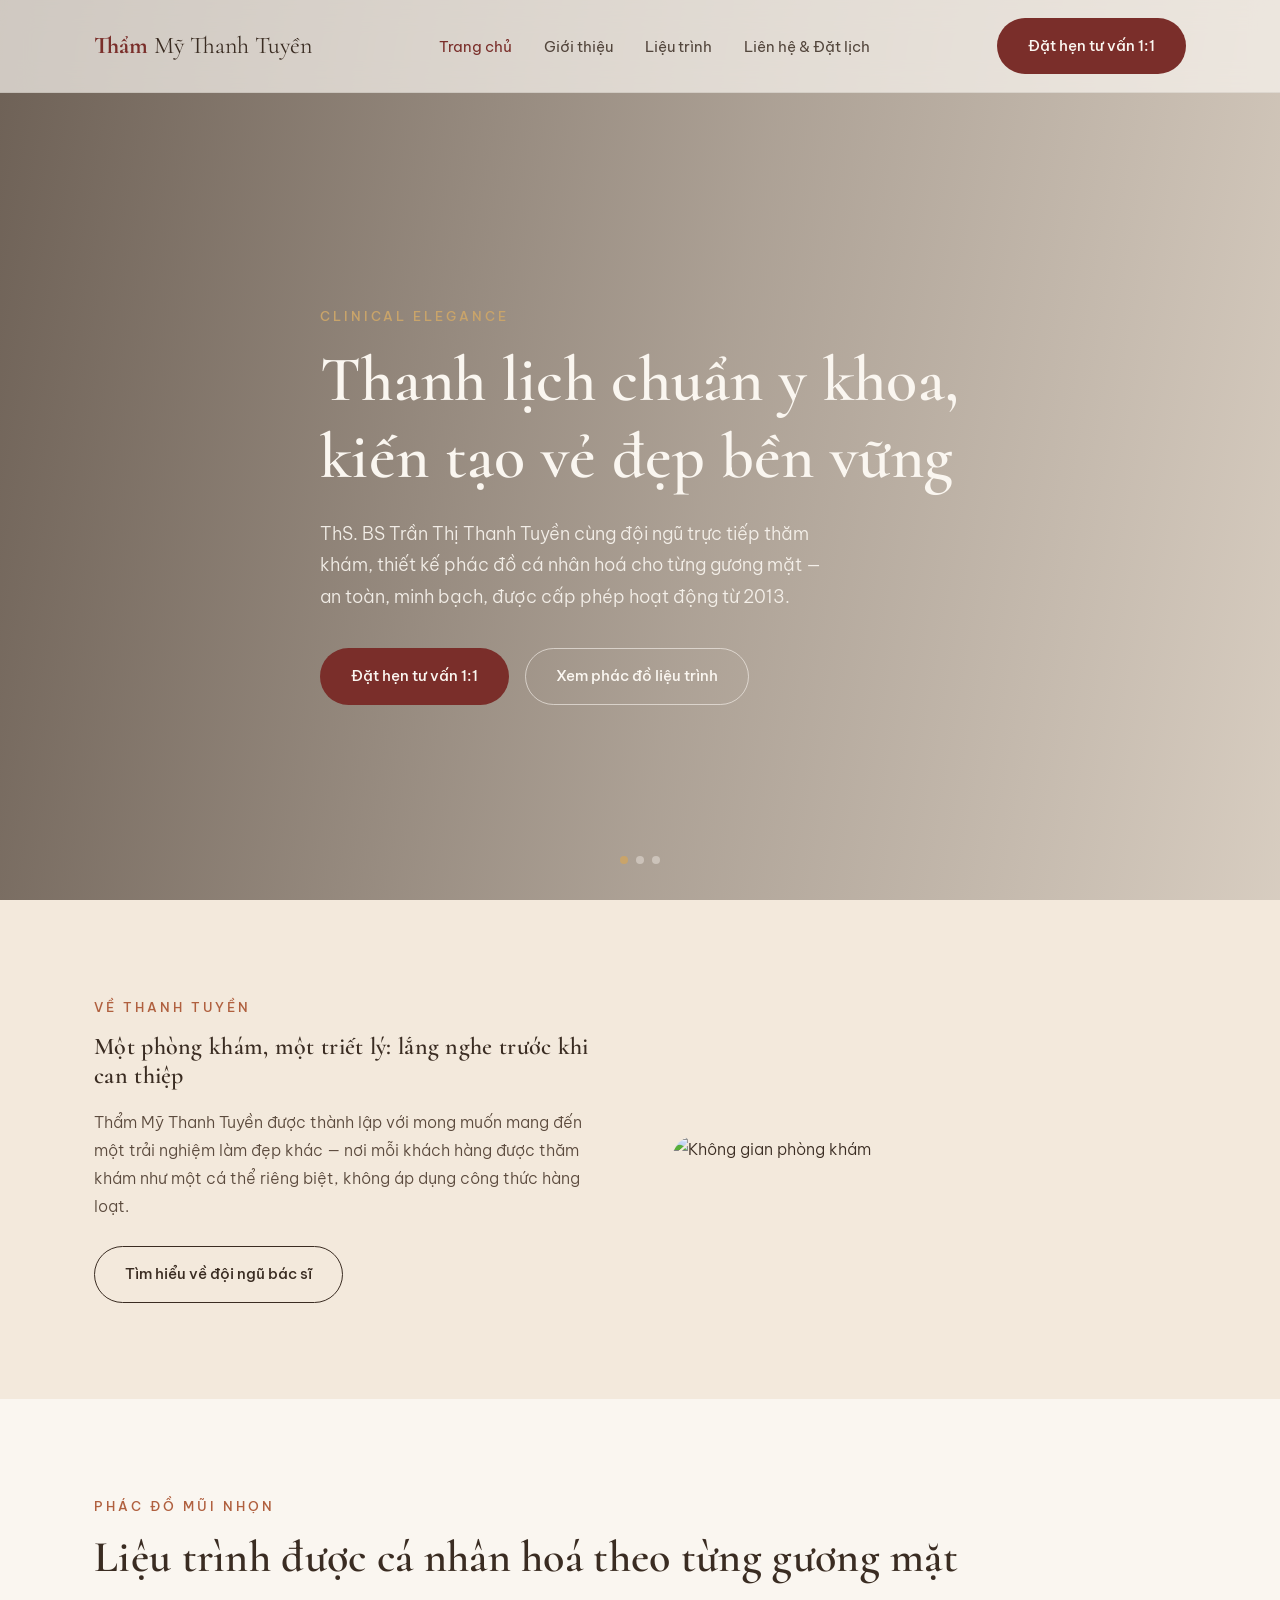
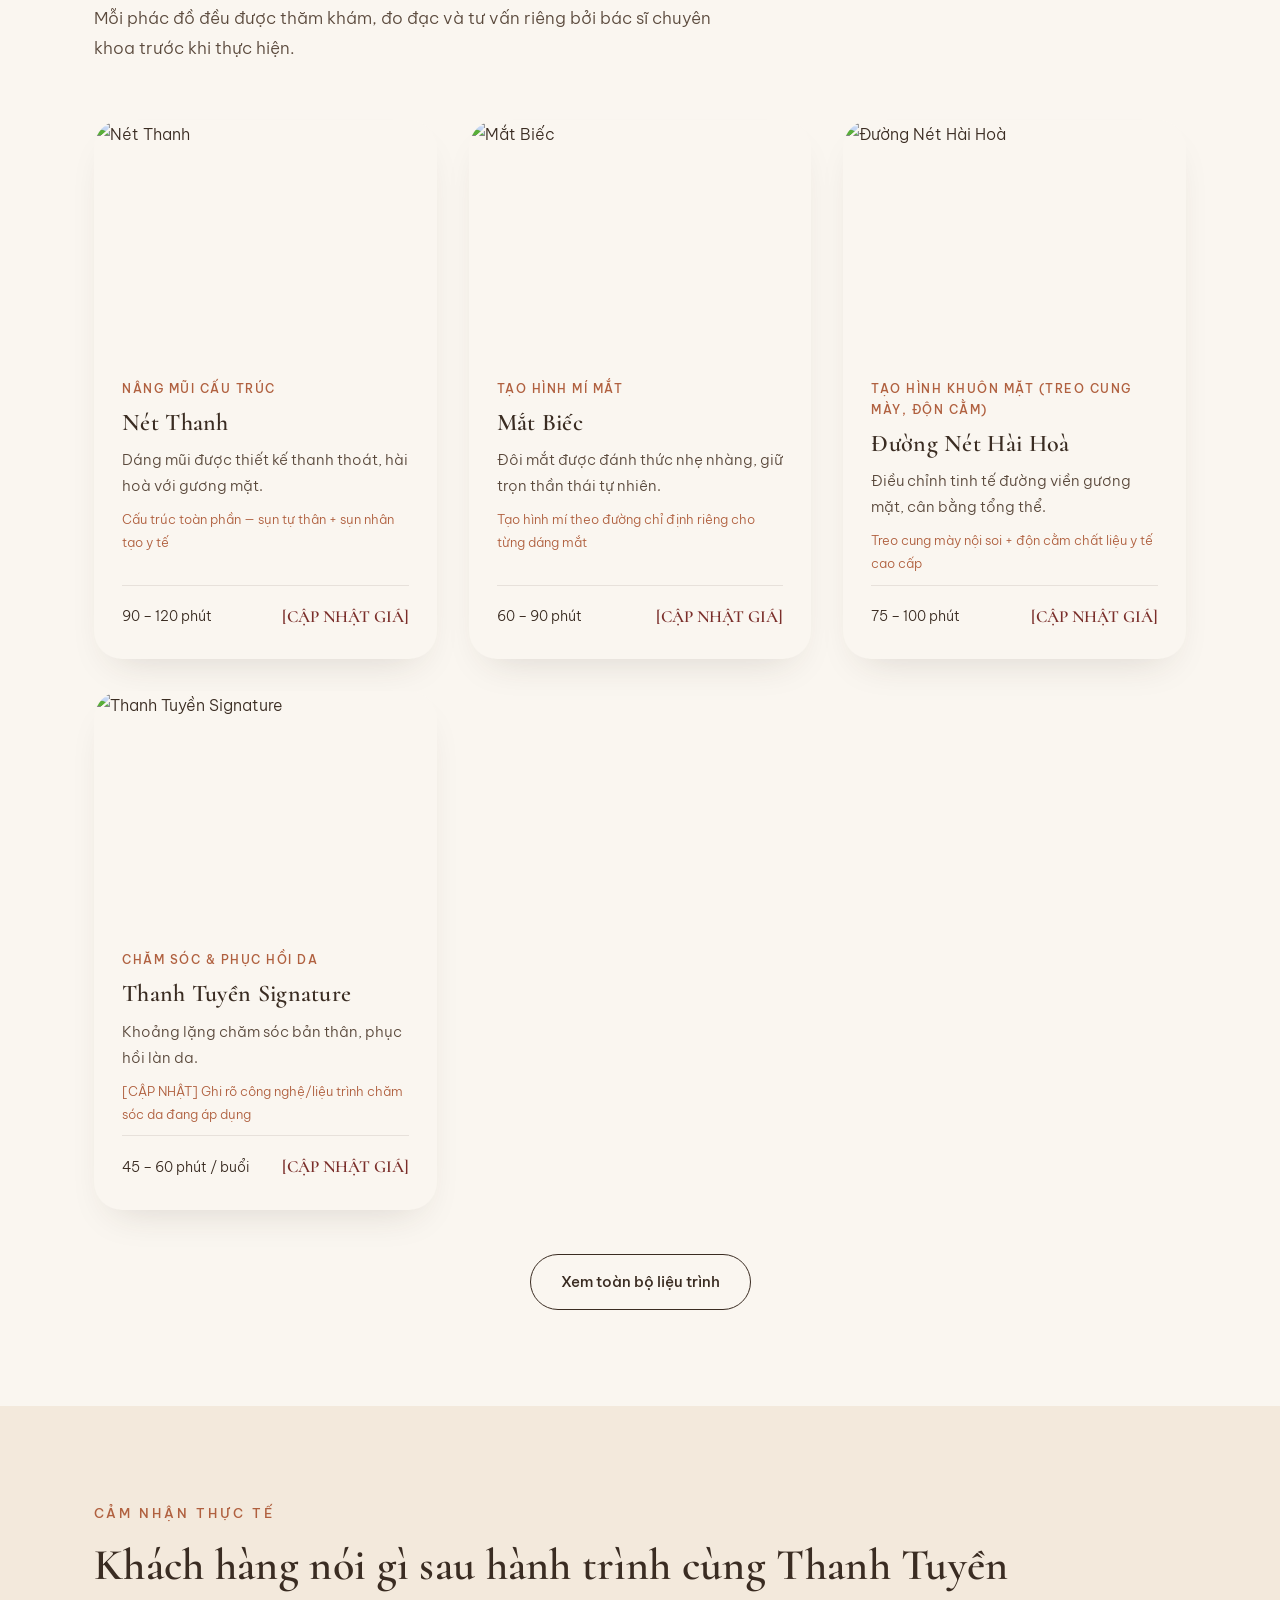
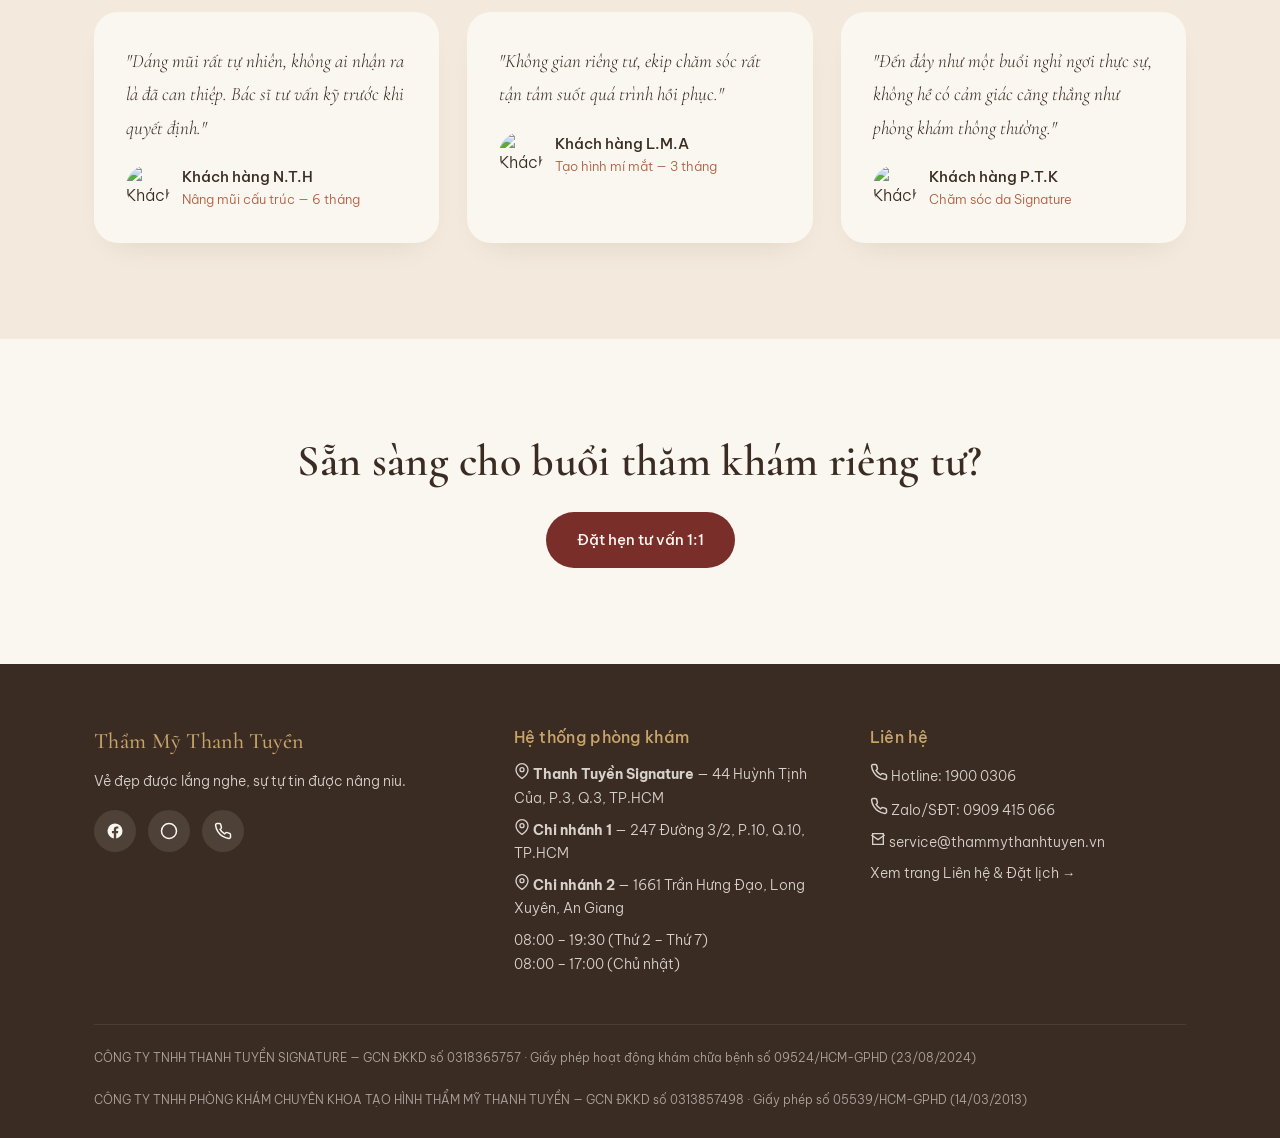
==== index.html @ 78cd7ff1 "Add files via upload" ====
<!DOCTYPE html>
<html lang="vi">
<head>
<meta charset="UTF-8">
<meta name="viewport" content="width=device-width, initial-scale=1.0">
<title>Thẩm Mỹ Thanh Tuyền — Thanh lịch chuẩn y khoa</title>
<link rel="preconnect" href="https://fonts.googleapis.com">
<link rel="preconnect" href="https://fonts.gstatic.com" crossorigin>
<link href="https://fonts.googleapis.com/css2?family=Cormorant:wght@400;500;600;700&family=Be+Vietnam+Pro:wght@300;400;500;600&display=swap" rel="stylesheet">
<link rel="stylesheet" href="assets/style.css">
</head>
<body>

<header>
  <div class="nav-wrap">
    <div class="logo" id="logoText"></div>
    <nav><ul id="navLinks"></ul></nav>
    <a href="#" id="navCta" class="btn btn-primary nav-cta">Đặt hẹn tư vấn 1:1</a>
  </div>
</header>

<!-- HERO — slideshow ảnh chuyển mượt -->
<section class="hero">
  <div class="hero-slider" id="heroSlider"></div>
  <div class="hero-dots" id="heroDots"></div>
  <div class="container">
    <div class="hero-content reveal">
      <span class="section-label">Clinical Elegance</span>
      <h1 id="heroTitle"></h1>
      <p id="heroSub"></p>
      <div class="hero-btns">
        <a href="contact/index.html#booking" class="btn btn-primary">Đặt hẹn tư vấn 1:1</a>
        <a href="treatments/index.html" class="btn btn-ghost-light">Xem phác đồ liệu trình</a>
      </div>
    </div>
  </div>
</section>

<!-- TEASER: CÂU CHUYỆN THƯƠNG HIỆU -->
<section class="section">
  <div class="container">
    <div class="split-row reverse">
      <div class="split-img reveal">
        <img src="" id="storyImg" alt="Không gian phòng khám">
      </div>
      <div class="split-text reveal">
        <span class="section-label">Về Thanh Tuyền</span>
        <h2 id="storyHeading"></h2>
        <p id="storyPara1"></p>
        <a href="about-us/index.html" class="btn btn-outline" style="margin-top:12px;">Tìm hiểu về đội ngũ bác sĩ</a>
      </div>
    </div>
  </div>
</section>

<!-- TREATMENTS TEASER -->
<section class="section alt" id="treatments">
  <div class="container">
    <span class="section-label reveal">Phác đồ mũi nhọn</span>
    <h2 class="section-title reveal">Liệu trình được cá nhân hoá theo từng gương mặt</h2>
    <p class="section-sub reveal">Mỗi phác đồ đều được thăm khám, đo đạc và tư vấn riêng bởi bác sĩ chuyên khoa trước khi thực hiện.</p>
    <div class="treatment-grid" id="treatmentGrid"></div>
    <div class="reveal" style="text-align:center; margin-top:44px;">
      <a href="treatments/index.html" class="btn btn-outline">Xem toàn bộ liệu trình</a>
    </div>
  </div>
</section>

<!-- TESTIMONIALS -->
<section class="section" id="testimonials">
  <div class="container">
    <span class="section-label reveal">Cảm nhận thực tế</span>
    <h2 class="section-title reveal">Khách hàng nói gì sau hành trình cùng Thanh Tuyền</h2>
    <div class="testi-grid" id="testiGrid"></div>
  </div>
</section>

<!-- CTA BANNER -->
<section class="section alt">
  <div class="container reveal" style="text-align:center;">
    <h2 class="section-title" style="margin-bottom:24px;">Sẵn sàng cho buổi thăm khám riêng tư?</h2>
    <a href="contact/index.html#booking" class="btn btn-primary">Đặt hẹn tư vấn 1:1</a>
  </div>
</section>

<footer>
  <div class="container">
    <div class="footer-grid">
      <div>
        <h4 id="footerClinicName" style="font-family:var(--font-head); font-size:22px;"></h4>
        <p id="footerTagline"></p>
        <div class="social-row" id="socialRow"></div>
      </div>
      <div><h4>Hệ thống phòng khám</h4><ul id="footerAddresses"></ul></div>
      <div><h4>Liên hệ</h4><ul id="footerContact"></ul></div>
    </div>
    <div class="legal-line" id="legalLine"></div>
  </div>
</footer>

<script src="assets/clinic-data.js"></script>
<script src="assets/site.js"></script>
<script>
  renderHeader('home', '');
  initHeroSlider();
  document.getElementById('heroTitle').textContent = CLINIC_DATA.hero.title;
  document.getElementById('heroSub').textContent = CLINIC_DATA.hero.subtitle;

  document.getElementById('storyImg').src = CLINIC_DATA.images.clinicSpace;
  document.getElementById('storyHeading').textContent = CLINIC_DATA.story.heading;
  document.getElementById('storyPara1').textContent = CLINIC_DATA.story.paragraphs[0];

  renderTreatments('treatmentGrid', { limit: 4, basePath: '' });
  renderTestimonials('testiGrid');
  renderFooter('');
  initReveal();
</script>
</body>
</html>
---- assets/style.css ----
:root{
  --bg-sand:#F3E9DC;
  --bg-ivory:#FAF6F0;
  --text-main:#3A2C22;
  --accent-wine:#7A2E2A;
  --accent-terra:#B0603F;
  --accent-brass:#C9A46A;
  --font-head:'Cormorant', serif;
  --font-body:'Be Vietnam Pro', sans-serif;
}
*{box-sizing:border-box; margin:0; padding:0;}
html{scroll-behavior:smooth;}
body{font-family:var(--font-body); background:var(--bg-sand); color:var(--text-main); line-height:1.75; font-weight:300; -webkit-font-smoothing:antialiased;}
h1,h2,h3,h4{font-family:var(--font-head); font-weight:600; line-height:1.2; letter-spacing:.3px;}
a{color:inherit; text-decoration:none;}
img{max-width:100%; display:block;}
.container{max-width:1140px; margin:0 auto; padding:0 24px;}
.section{padding:96px 0;}
.section.alt{background:var(--bg-ivory);}
.section-label{font-size:13px; letter-spacing:3px; text-transform:uppercase; color:var(--accent-terra); font-weight:500; margin-bottom:14px; display:block;}
.section-title{font-size:clamp(30px,4vw,44px); margin-bottom:20px;}
.section-sub{max-width:620px; font-size:17px; color:#5b4a3d; margin-bottom:56px;}

/* ===== BUTTONS ===== */
.btn{display:inline-flex; align-items:center; gap:8px; padding:14px 30px; border-radius:999px; font-size:15px; font-weight:500; cursor:pointer; border:1px solid transparent; transition:all .3s ease;}
.btn-primary{background:var(--accent-wine); color:var(--bg-ivory);}
.btn-primary:hover{background:#611f1c; transform:translateY(-2px); box-shadow:0 10px 24px rgba(122,46,42,.25);}
.btn-outline{border-color:var(--text-main); color:var(--text-main);}
.btn-outline:hover{background:var(--text-main); color:var(--bg-ivory);}
.btn-ghost-light{border:1px solid rgba(250,246,240,.6); color:var(--bg-ivory);}
.btn-ghost-light:hover{background:rgba(250,246,240,.15);}

/* ===== HEADER (kính mờ) ===== */
header{position:fixed; top:0; left:0; right:0; z-index:100; background:rgba(250,246,240,0.7); backdrop-filter:blur(14px); -webkit-backdrop-filter:blur(14px); border-bottom:1px solid rgba(58,44,34,0.08);}
.nav-wrap{display:flex; align-items:center; justify-content:space-between; padding:18px 24px; max-width:1140px; margin:0 auto;}
.logo{font-family:var(--font-head); font-size:24px; font-weight:700; color:var(--accent-wine);}
.logo span{font-weight:400; color:var(--text-main);}
nav ul{display:flex; gap:32px; list-style:none;}
nav a{font-size:14.5px; font-weight:400; opacity:.85; transition:opacity .2s;}
nav a:hover, nav a.active{opacity:1; color:var(--accent-wine);}
.nav-cta{display:none;}
@media(min-width:900px){ .nav-cta{display:inline-flex;} }
@media(max-width:899px){ nav{display:none;} }

/* ===== HERO SLIDER (trang chủ) — animation chuyển ảnh ===== */
.hero{position:relative; min-height:100vh; display:flex; align-items:center; padding-top:110px; overflow:hidden;}
.hero-slider{position:absolute; inset:0; z-index:0;}
.hero-slide{position:absolute; inset:0; background-size:cover; background-position:center; opacity:0; transform:scale(1.06); transition:opacity 1.8s ease, transform 6s ease;}
.hero-slide.active{opacity:1; transform:scale(1);}
.hero-slider::after{content:''; position:absolute; inset:0; z-index:1; background:linear-gradient(100deg, rgba(58,44,34,.72) 0%, rgba(58,44,34,.38) 55%, rgba(58,44,34,.15) 100%);}
.hero-content{position:relative; z-index:2; color:var(--bg-ivory); max-width:640px;}
.hero-content .section-label{color:var(--accent-brass);}
.hero-content h1{font-size:clamp(38px,5.5vw,64px); margin-bottom:22px;}
.hero-content p{font-size:18px; opacity:.92; margin-bottom:36px; max-width:520px;}
.hero-btns{display:flex; gap:16px; flex-wrap:wrap;}
.hero-dots{position:absolute; z-index:2; bottom:36px; left:50%; transform:translateX(-50%); display:flex; gap:8px;}
.hero-dot{width:8px; height:8px; border-radius:50%; background:rgba(250,246,240,.4); transition:background .3s;}
.hero-dot.active{background:var(--accent-brass);}

/* ===== PAGE HERO (trang phụ) ===== */
.page-hero{position:relative; min-height:46vh; display:flex; align-items:flex-end; padding:150px 0 60px; background-size:cover; background-position:center;}
.page-hero::after{content:''; position:absolute; inset:0; background:linear-gradient(180deg, rgba(58,44,34,.35) 0%, rgba(58,44,34,.75) 100%);}
.page-hero-content{position:relative; z-index:1; color:var(--bg-ivory);}
.page-hero-content h1{font-size:clamp(32px,4.5vw,52px);}

/* ===== EDITORIAL SPLIT ROW (bố cục tự nhiên, xen kẽ ảnh/chữ) ===== */
.split-row{display:grid; grid-template-columns:1fr; gap:40px; align-items:center;}
@media(min-width:860px){ .split-row{grid-template-columns:1fr 1fr; gap:64px;} .split-row.reverse .split-img{order:2;} }
.split-img img{border-radius:24px 200px 24px 24px; box-shadow:0 24px 50px -24px rgba(58,44,34,.3); transition:transform .6s ease;}
.split-row.reverse .split-img img{border-radius:200px 24px 24px 24px;}
.split-img:hover img{transform:scale(1.02);}
.split-text h2{margin-bottom:18px;}
.split-text p{color:#5b4a3d; font-size:16px; margin-bottom:14px;}

/* ===== TREATMENTS ===== */
.treatment-grid{display:grid; grid-template-columns:repeat(auto-fit,minmax(250px,1fr)); gap:32px;}
.treatment-card{background:var(--bg-ivory); border-radius:28px; overflow:hidden; box-shadow:0 18px 40px -20px rgba(58,44,34,.18); display:flex; flex-direction:column;}
.treatment-card .img-wrap{overflow:hidden; height:230px;}
.treatment-card img{height:230px; object-fit:cover; transition:transform .6s ease;}
.treatment-card:hover img{transform:scale(1.06);}
.treatment-body{padding:28px; display:flex; flex-direction:column; gap:10px; flex:1;}
.treatment-body .tag{font-size:12px; letter-spacing:1.5px; text-transform:uppercase; color:var(--accent-terra); font-weight:500;}
.treatment-body h3{font-size:24px;}
.treatment-body p{font-size:14.5px; color:#5b4a3d;}
.meta-row{display:flex; justify-content:space-between; align-items:center; margin-top:auto; padding-top:16px; border-top:1px solid rgba(58,44,34,.1); font-size:13.5px;}
.meta-row .price{font-family:var(--font-head); font-weight:600; font-size:17px; color:var(--accent-wine);}
.ideal-list{list-style:none; font-size:13.5px; color:#5b4a3d; margin-top:6px; display:flex; flex-direction:column; gap:4px;}
.ideal-list li::before{content:'— ';}

/* ===== STANDARDS / CREDENTIALS ===== */
.cred-list{list-style:none; display:flex; flex-direction:column; gap:20px; margin-top:28px;}
.cred-list li{display:flex; gap:16px; align-items:flex-start;}
.cred-dot{flex-shrink:0; width:34px; height:34px; border-radius:50%; background:rgba(122,46,42,.1); color:var(--accent-wine); display:flex; align-items:center; justify-content:center; font-family:var(--font-head); font-weight:700;}
.cred-list h4{font-size:17.5px; font-family:var(--font-body); font-weight:500; margin-bottom:3px;}
.cred-list p{font-size:14px; color:#5b4a3d;}

/* ===== TESTIMONIALS ===== */
.testi-grid{display:grid; grid-template-columns:repeat(auto-fit,minmax(280px,1fr)); gap:28px;}
.testi-card{background:var(--bg-ivory); border-radius:24px; padding:32px; box-shadow:0 14px 34px -22px rgba(58,44,34,.2);}
.testi-quote{font-family:var(--font-head); font-size:19px; font-style:italic; margin-bottom:20px;}
.testi-who{display:flex; align-items:center; gap:12px;}
.testi-avatar{width:44px; height:44px; border-radius:50%; object-fit:cover;}
.testi-name{font-size:14.5px; font-weight:500;}
.testi-result{font-size:12.5px; color:var(--accent-terra);}

/* ===== YOUTUBE VIDEO GRID ===== */
.video-grid{display:grid; grid-template-columns:repeat(auto-fit,minmax(280px,1fr)); gap:28px;}
.video-card{background:var(--bg-ivory); border-radius:20px; overflow:hidden; box-shadow:0 14px 34px -22px rgba(58,44,34,.2);}
.video-frame-wrap{position:relative; padding-top:56.25%; background:#000;}
.video-frame-wrap iframe{position:absolute; inset:0; width:100%; height:100%; border:0;}
.video-placeholder{position:absolute; inset:0; display:flex; align-items:center; justify-content:center; flex-direction:column; gap:8px; color:#fff; background:linear-gradient(135deg, var(--text-main), var(--accent-wine)); font-size:13px; text-align:center; padding:20px;}
.video-title{padding:16px 18px; font-size:15px; font-weight:500;}

/* ===== BOOKING FORM ===== */
.booking-wrap{display:grid; grid-template-columns:1fr; gap:0; background:var(--text-main); border-radius:28px; overflow:hidden;}
@media(min-width:900px){ .booking-wrap{grid-template-columns:0.9fr 1.1fr;} }
.booking-info{padding:56px 44px; color:var(--bg-ivory);}
.booking-info h3{font-size:30px; margin-bottom:16px;}
.booking-info p{opacity:.85; font-size:15px; margin-bottom:28px;}
.booking-contact-row{display:flex; align-items:center; gap:12px; margin-bottom:16px; font-size:14.5px;}
.icon-circle{width:36px; height:36px; border-radius:50%; background:rgba(250,246,240,.12); display:flex; align-items:center; justify-content:center; flex-shrink:0;}
.booking-form{padding:44px; background:var(--bg-ivory); display:flex; flex-direction:column; gap:16px;}
.form-row{display:grid; grid-template-columns:1fr 1fr; gap:16px;}
@media(max-width:520px){ .form-row{grid-template-columns:1fr;} }
label{font-size:13px; font-weight:500; margin-bottom:6px; display:block;}
input,select,textarea{width:100%; padding:12px 14px; border-radius:12px; border:1px solid rgba(58,44,34,.2); background:#fff; font-family:var(--font-body); font-size:14.5px; color:var(--text-main);}
input:focus,select:focus,textarea:focus{outline:2px solid var(--accent-terra); outline-offset:1px;}
#timeSlots{display:flex; flex-wrap:wrap; gap:8px; margin-top:6px;}
.slot-btn{padding:8px 14px; border-radius:10px; border:1px solid rgba(58,44,34,.25); background:#fff; font-size:13.5px; cursor:pointer; transition:all .2s;}
.slot-btn.active{background:var(--accent-wine); color:#fff; border-color:var(--accent-wine);}
.slot-btn.disabled{opacity:.35; text-decoration:line-through; cursor:not-allowed;}
#bookingStatus{font-size:13.5px; margin-top:6px; min-height:18px;}
.map-embed{border-radius:20px; overflow:hidden; margin-top:40px; box-shadow:0 18px 40px -22px rgba(58,44,34,.25);}
.map-embed iframe{width:100%; height:340px; border:0; display:block;}

/* ===== FOOTER ===== */
footer{background:var(--text-main); color:var(--bg-ivory); padding:64px 0 28px;}
.footer-grid{display:grid; grid-template-columns:1fr; gap:40px;}
@media(min-width:800px){ .footer-grid{grid-template-columns:1.2fr 1fr 1fr;} }
footer h4{font-size:16px; font-family:var(--font-body); font-weight:500; margin-bottom:16px; color:var(--accent-brass);}
footer p, footer li{font-size:13.5px; opacity:.82; margin-bottom:8px; list-style:none;}
.social-row{display:flex; gap:12px; margin-top:16px;}
.social-btn{width:42px; height:42px; border-radius:50%; background:rgba(250,246,240,.1); display:flex; align-items:center; justify-content:center; transition:background .2s;}
.social-btn:hover{background:var(--accent-wine);}
.legal-line{border-top:1px solid rgba(250,246,240,.15); margin-top:40px; padding-top:22px; font-size:12px; opacity:.6;}

/* ===== FADE-UP SCROLL ===== */
.reveal{opacity:0; transform:translateY(15px); transition:opacity .8s ease, transform .8s ease;}
.reveal.visible{opacity:1; transform:translateY(0);}
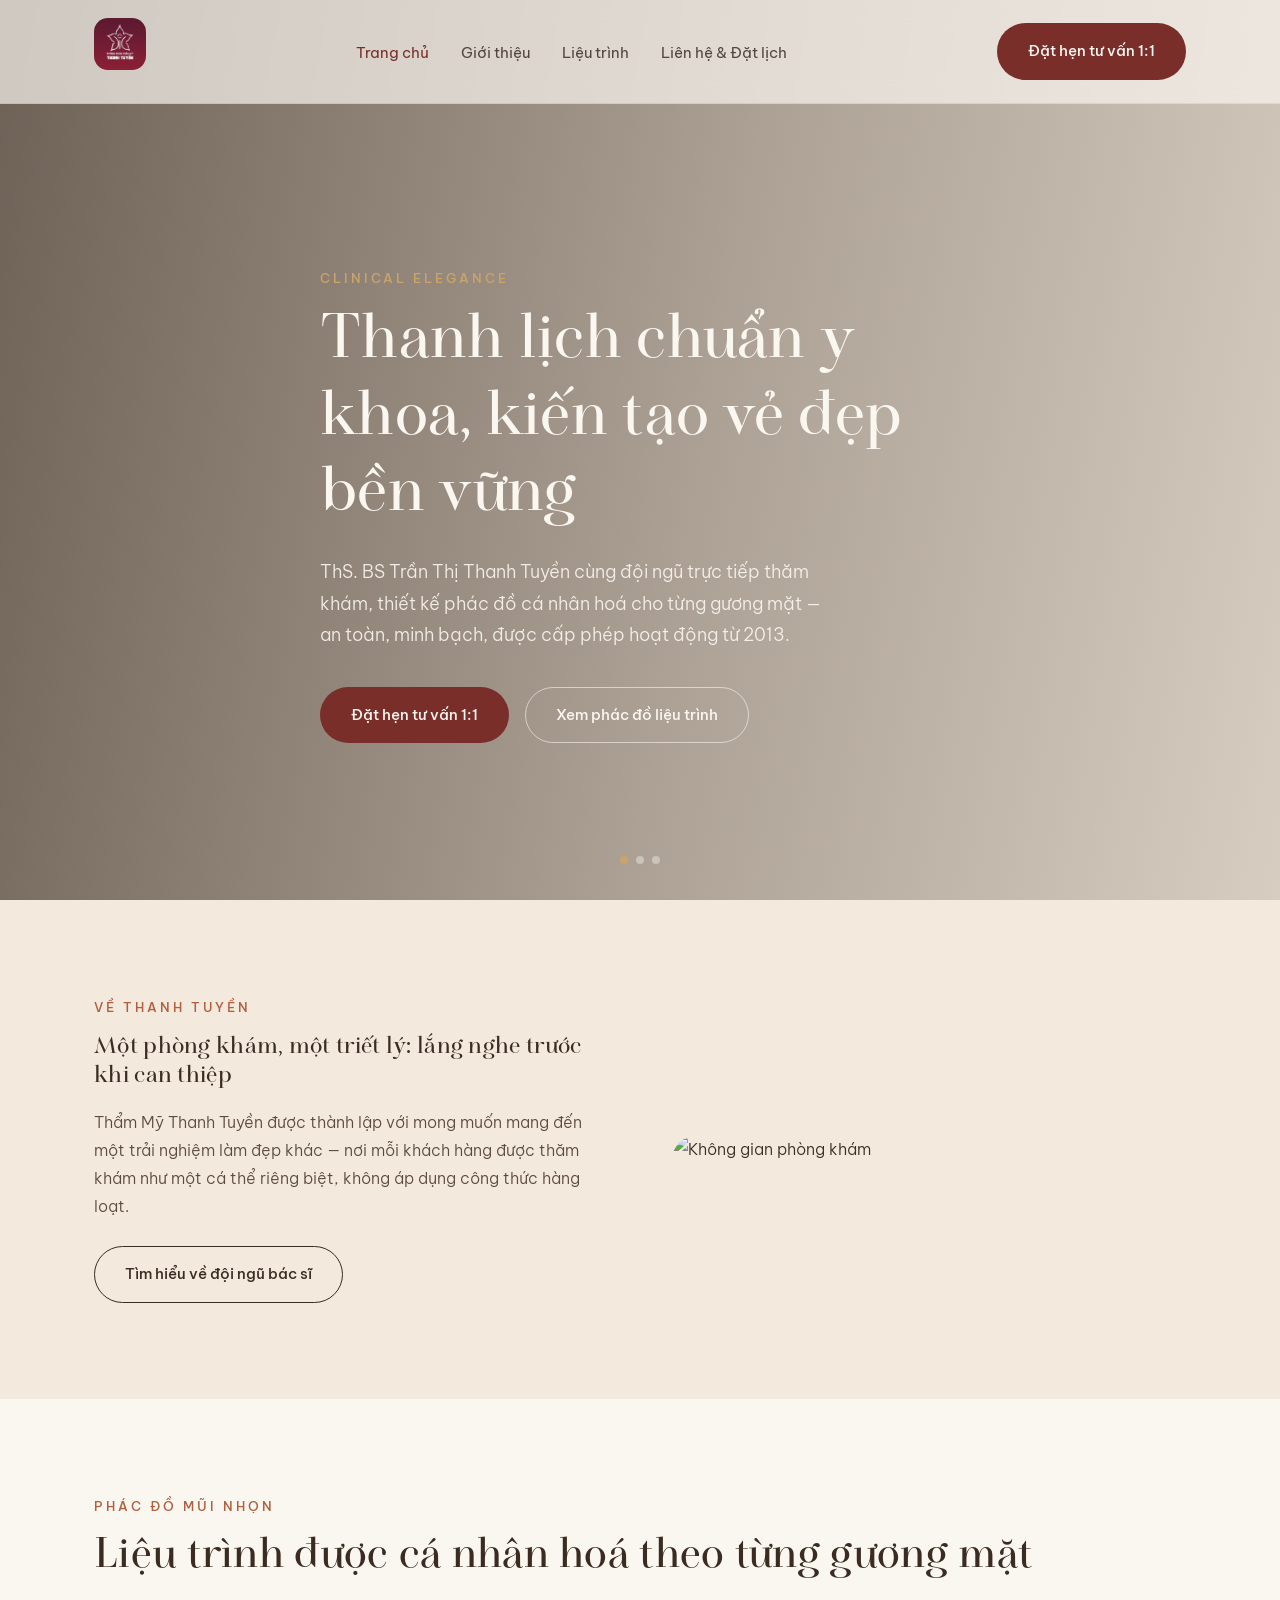
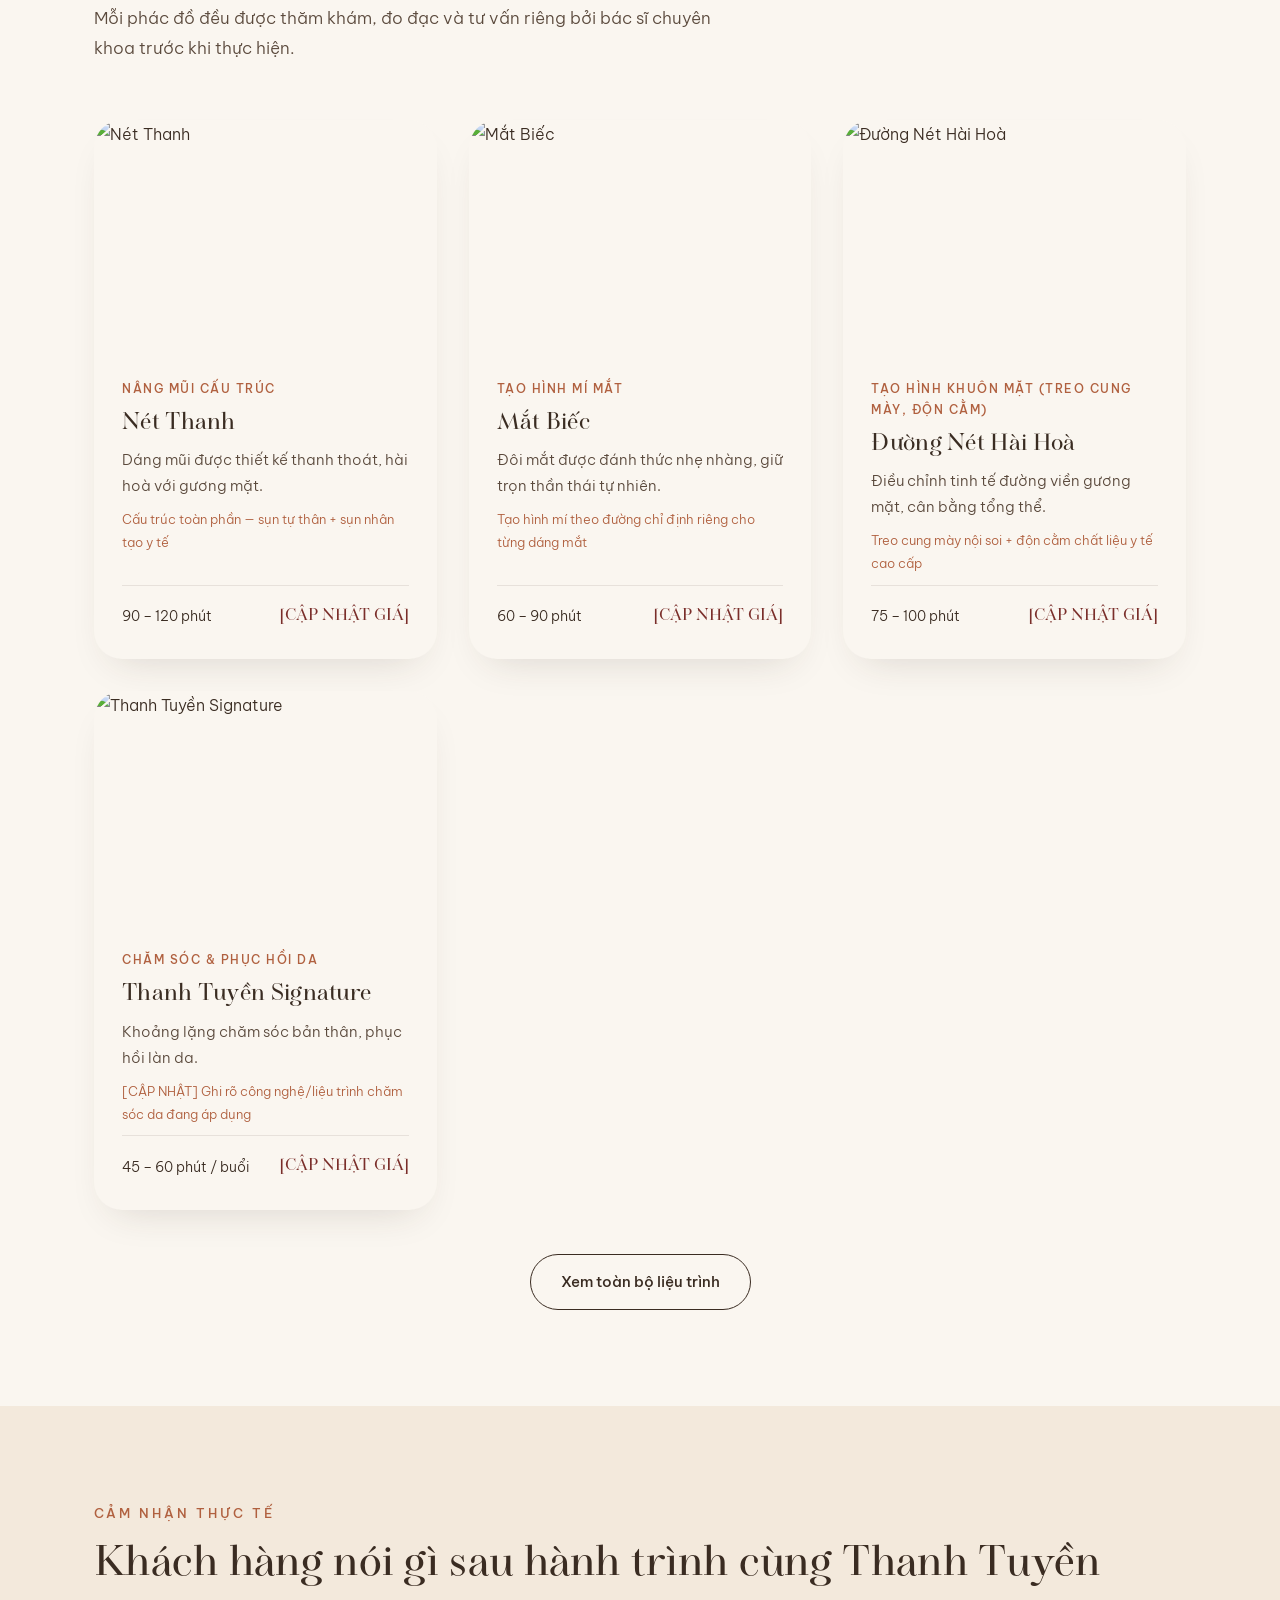
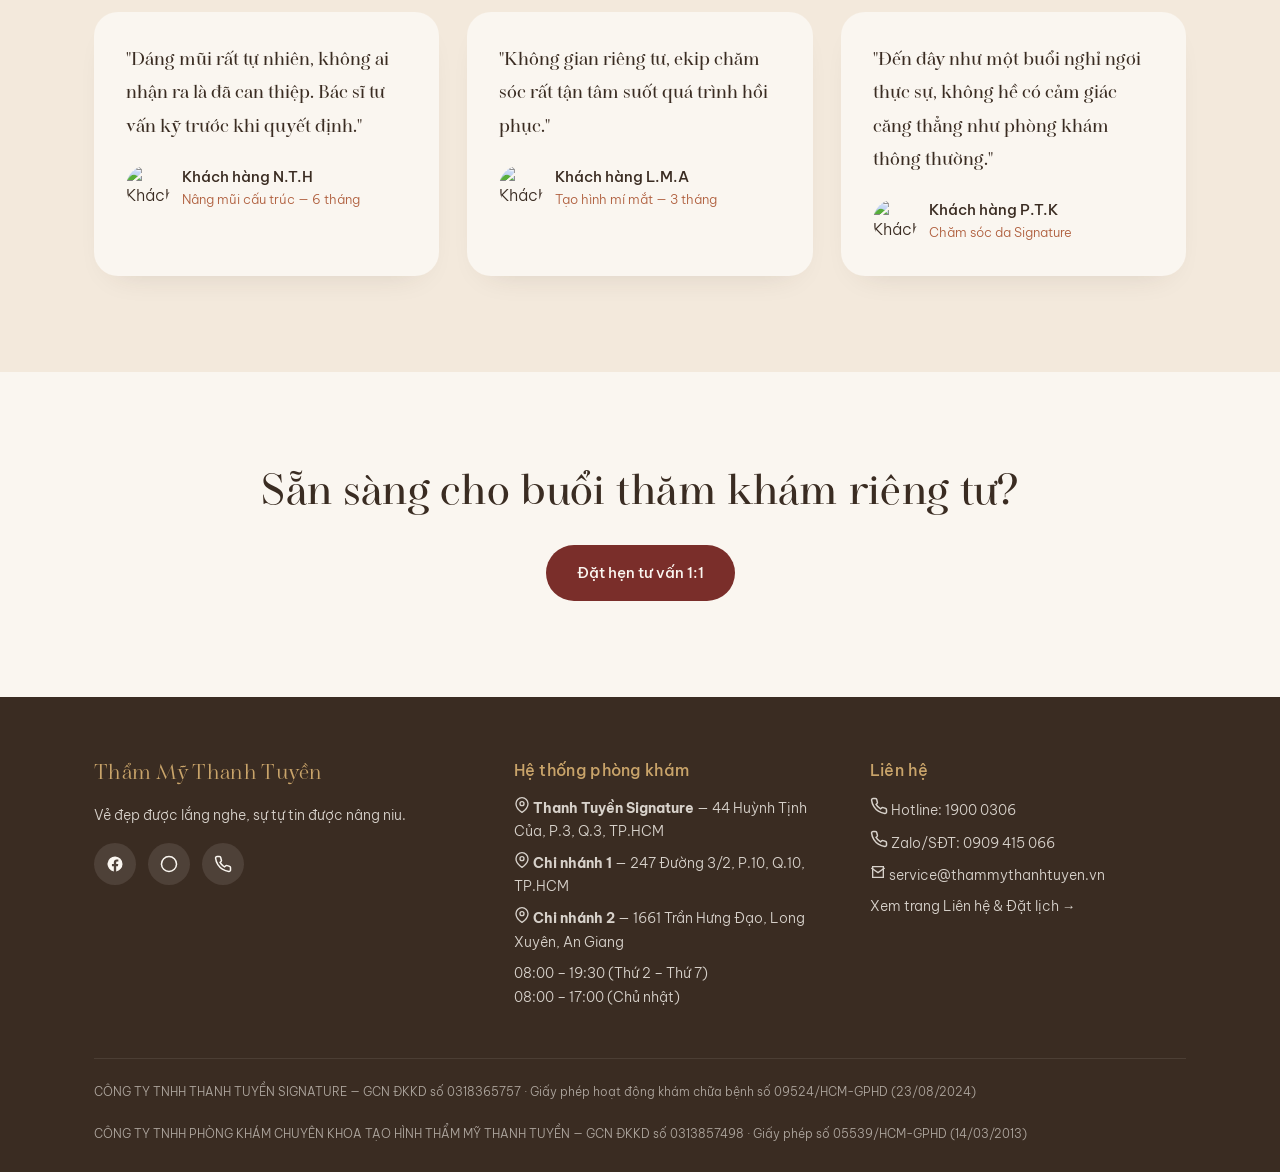
==== commit 2293d958: "Add files via upload" ====
--- a/index.html
+++ b/index.html
@@ -4,6 +4,7 @@
 <meta charset="UTF-8">
 <meta name="viewport" content="width=device-width, initial-scale=1.0">
 <title>Thẩm Mỹ Thanh Tuyền — Thanh lịch chuẩn y khoa</title>
+<link rel="icon" type="image/png" href="assets/images/favicon.png">
 <link rel="preconnect" href="https://fonts.googleapis.com">
 <link rel="preconnect" href="https://fonts.gstatic.com" crossorigin>
 <link href="https://fonts.googleapis.com/css2?family=Cormorant:wght@400;500;600;700&family=Be+Vietnam+Pro:wght@300;400;500;600&display=swap" rel="stylesheet">
--- a/assets/style.css
+++ b/assets/style.css
@@ -1,3 +1,21 @@
+@font-face{
+  font-family:'Balerno';
+  src:url('fonts/MTD_Balerno_Light.otf') format('opentype');
+  font-weight:300;
+  font-display:swap;
+}
+@font-face{
+  font-family:'Balerno';
+  src:url('fonts/MTD_Balerno_Regular.otf') format('opentype');
+  font-weight:400;
+  font-display:swap;
+}
+@font-face{
+  font-family:'Balerno';
+  src:url('fonts/MTD_Balerno_Bold.otf') format('opentype');
+  font-weight:700;
+  font-display:swap;
+}
 :root{
   --bg-sand:#F3E9DC;
   --bg-ivory:#FAF6F0;
@@ -5,13 +23,13 @@
   --accent-wine:#7A2E2A;
   --accent-terra:#B0603F;
   --accent-brass:#C9A46A;
-  --font-head:'Cormorant', serif;
+  --font-head:'Balerno', 'Cormorant', serif;
   --font-body:'Be Vietnam Pro', sans-serif;
 }
 *{box-sizing:border-box; margin:0; padding:0;}
 html{scroll-behavior:smooth;}
 body{font-family:var(--font-body); background:var(--bg-sand); color:var(--text-main); line-height:1.75; font-weight:300; -webkit-font-smoothing:antialiased;}
-h1,h2,h3,h4{font-family:var(--font-head); font-weight:600; line-height:1.2; letter-spacing:.3px;}
+h1,h2,h3,h4{font-family:var(--font-head); font-weight:700; line-height:1.2; letter-spacing:.3px;}
 a{color:inherit; text-decoration:none;}
 img{max-width:100%; display:block;}
 .container{max-width:1140px; margin:0 auto; padding:0 24px;}
@@ -83,7 +101,7 @@
 .treatment-body h3{font-size:24px;}
 .treatment-body p{font-size:14.5px; color:#5b4a3d;}
 .meta-row{display:flex; justify-content:space-between; align-items:center; margin-top:auto; padding-top:16px; border-top:1px solid rgba(58,44,34,.1); font-size:13.5px;}
-.meta-row .price{font-family:var(--font-head); font-weight:600; font-size:17px; color:var(--accent-wine);}
+.meta-row .price{font-family:var(--font-head); font-weight:700; font-size:17px; color:var(--accent-wine);}
 .ideal-list{list-style:none; font-size:13.5px; color:#5b4a3d; margin-top:6px; display:flex; flex-direction:column; gap:4px;}
 .ideal-list li::before{content:'— ';}
 
@@ -97,7 +115,7 @@
 /* ===== TESTIMONIALS ===== */
 .testi-grid{display:grid; grid-template-columns:repeat(auto-fit,minmax(280px,1fr)); gap:28px;}
 .testi-card{background:var(--bg-ivory); border-radius:24px; padding:32px; box-shadow:0 14px 34px -22px rgba(58,44,34,.2);}
-.testi-quote{font-family:var(--font-head); font-size:19px; font-style:italic; margin-bottom:20px;}
+.testi-quote{font-family:var(--font-head); font-size:19px; font-weight:700; margin-bottom:20px;}
 .testi-who{display:flex; align-items:center; gap:12px;}
 .testi-avatar{width:44px; height:44px; border-radius:50%; object-fit:cover;}
 .testi-name{font-size:14.5px; font-weight:500;}
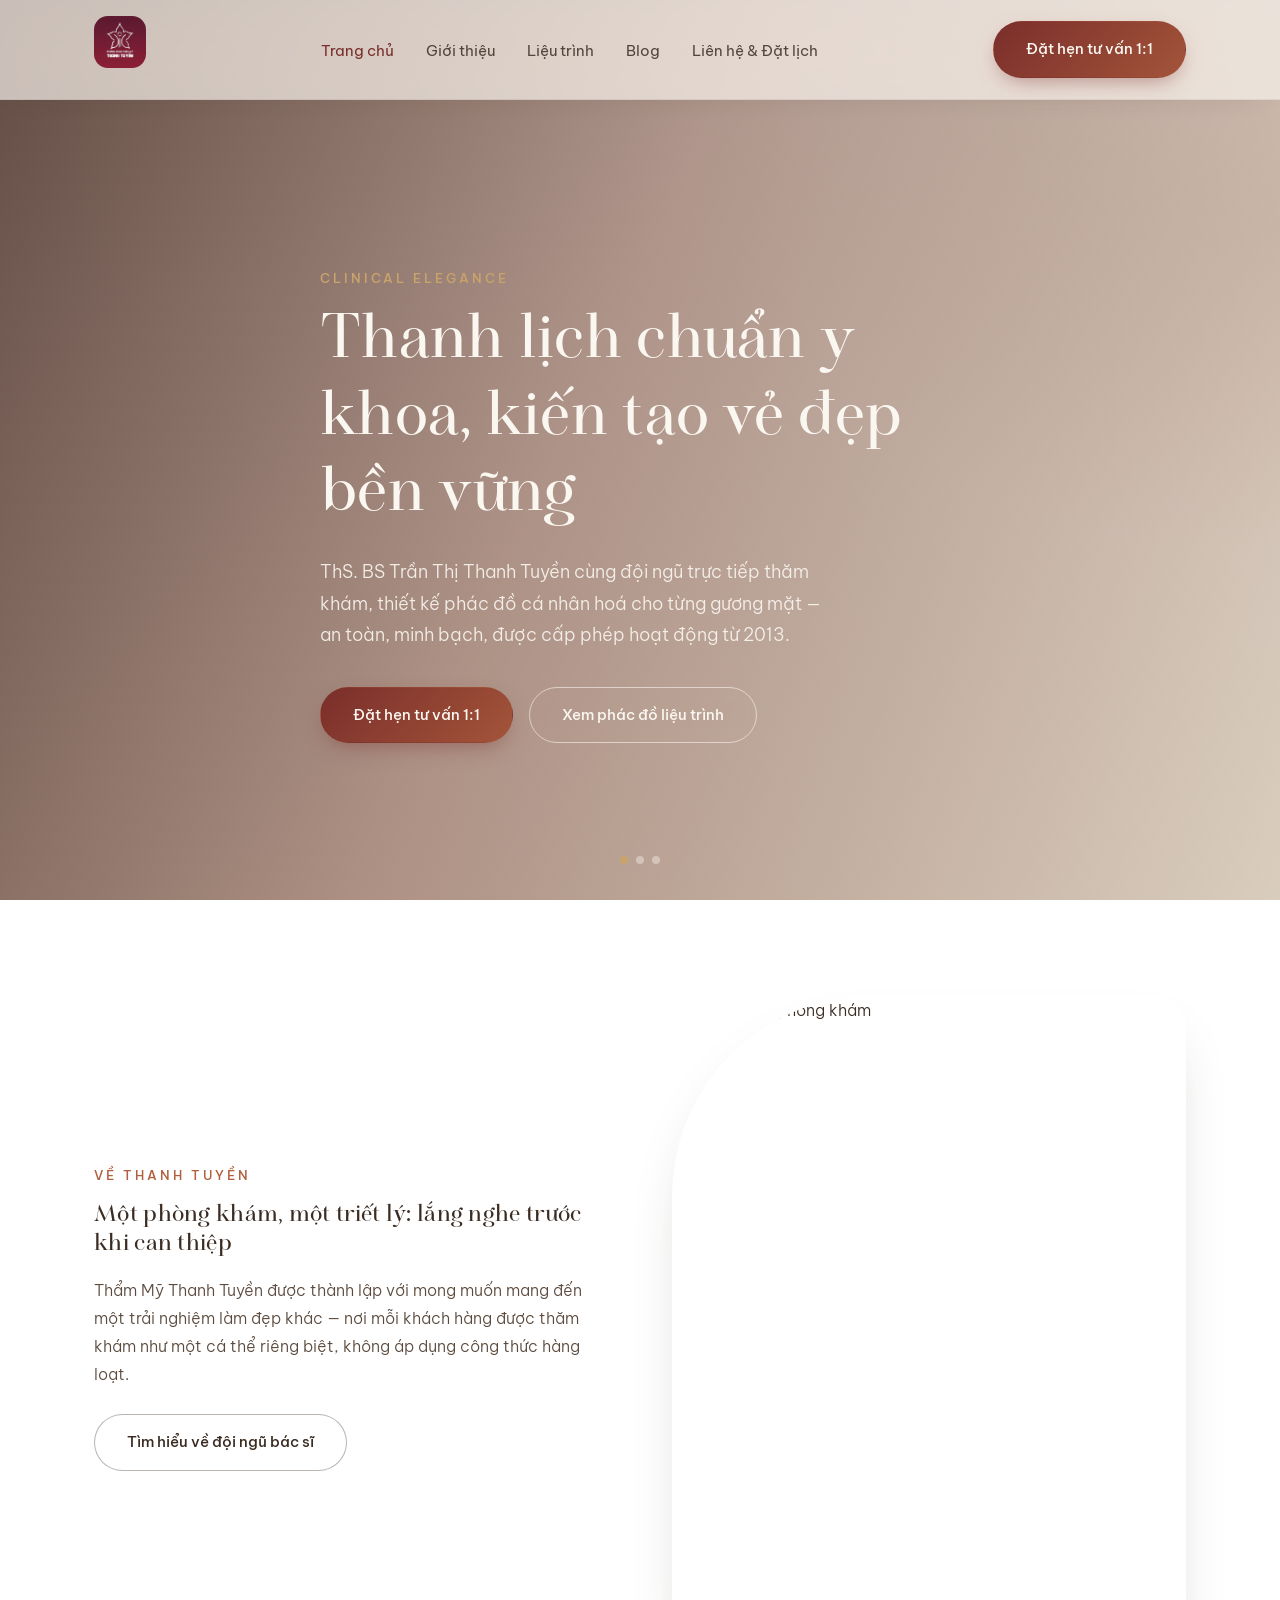
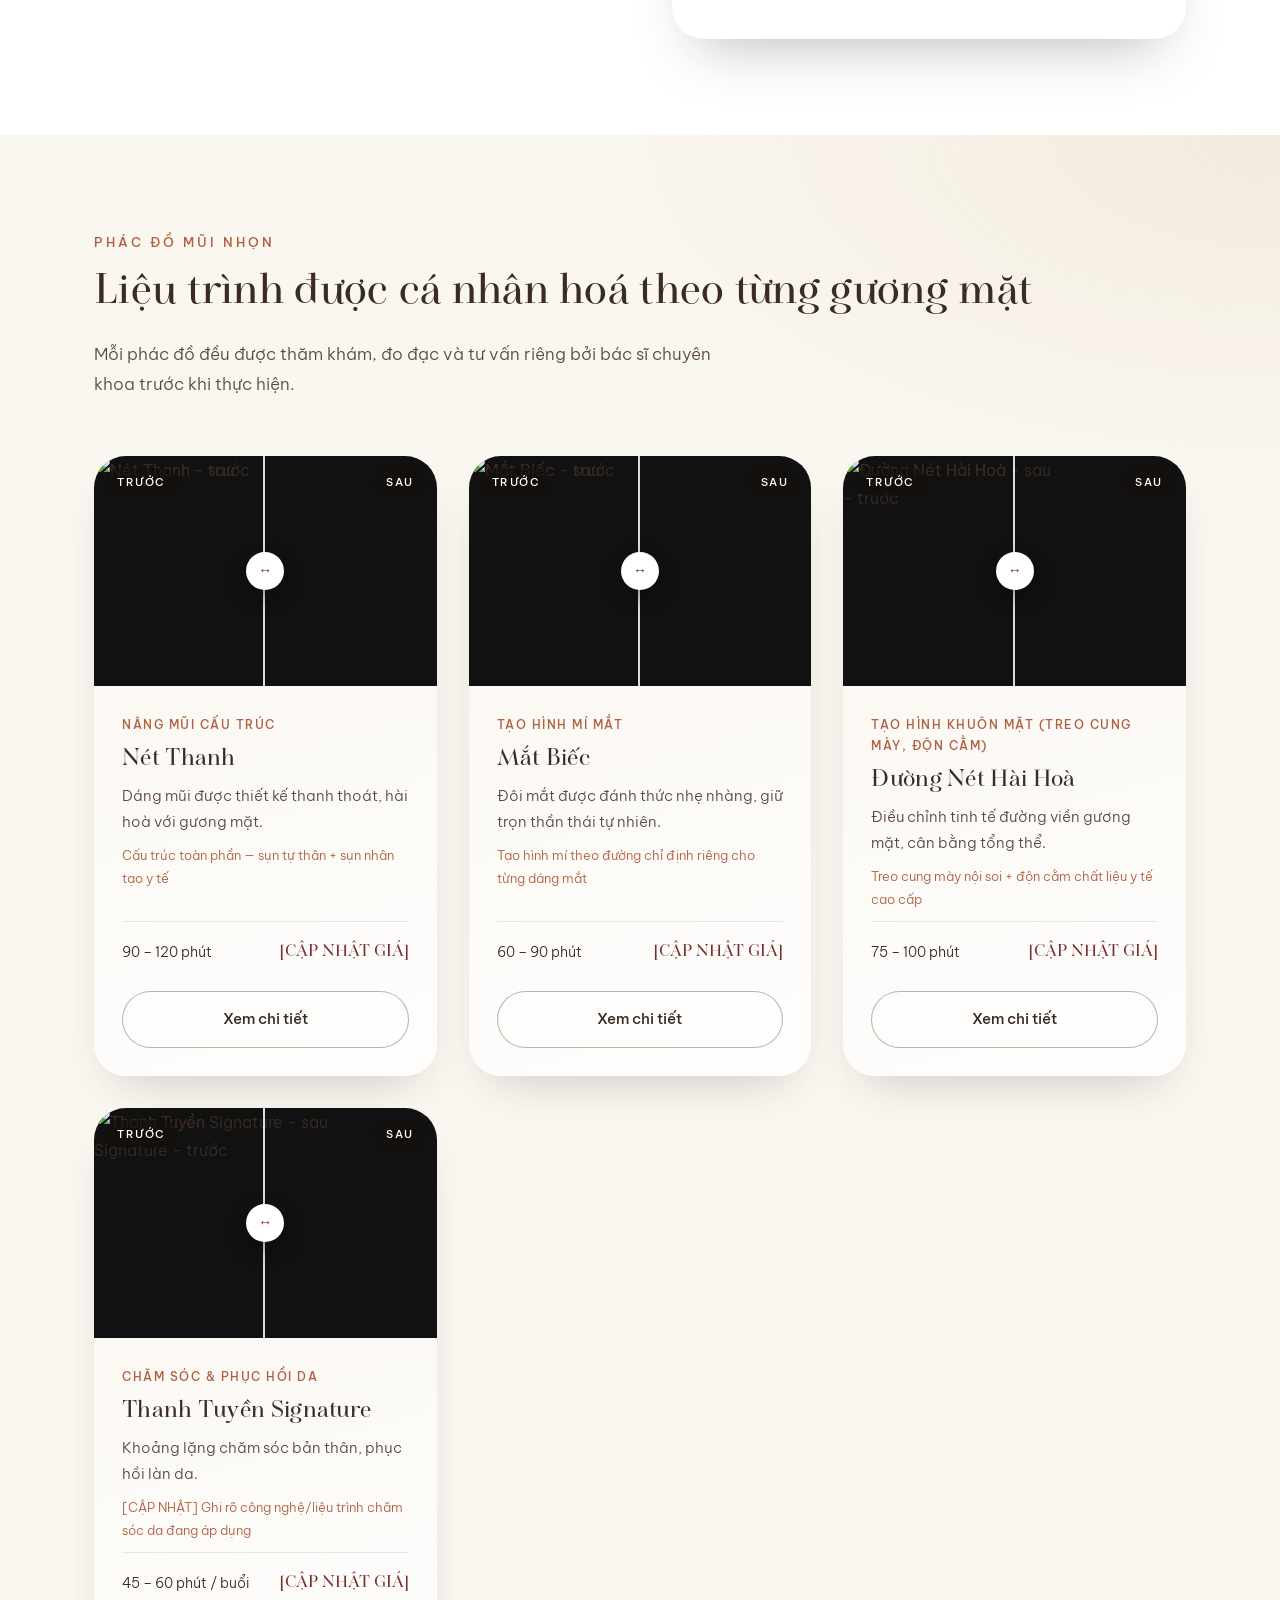
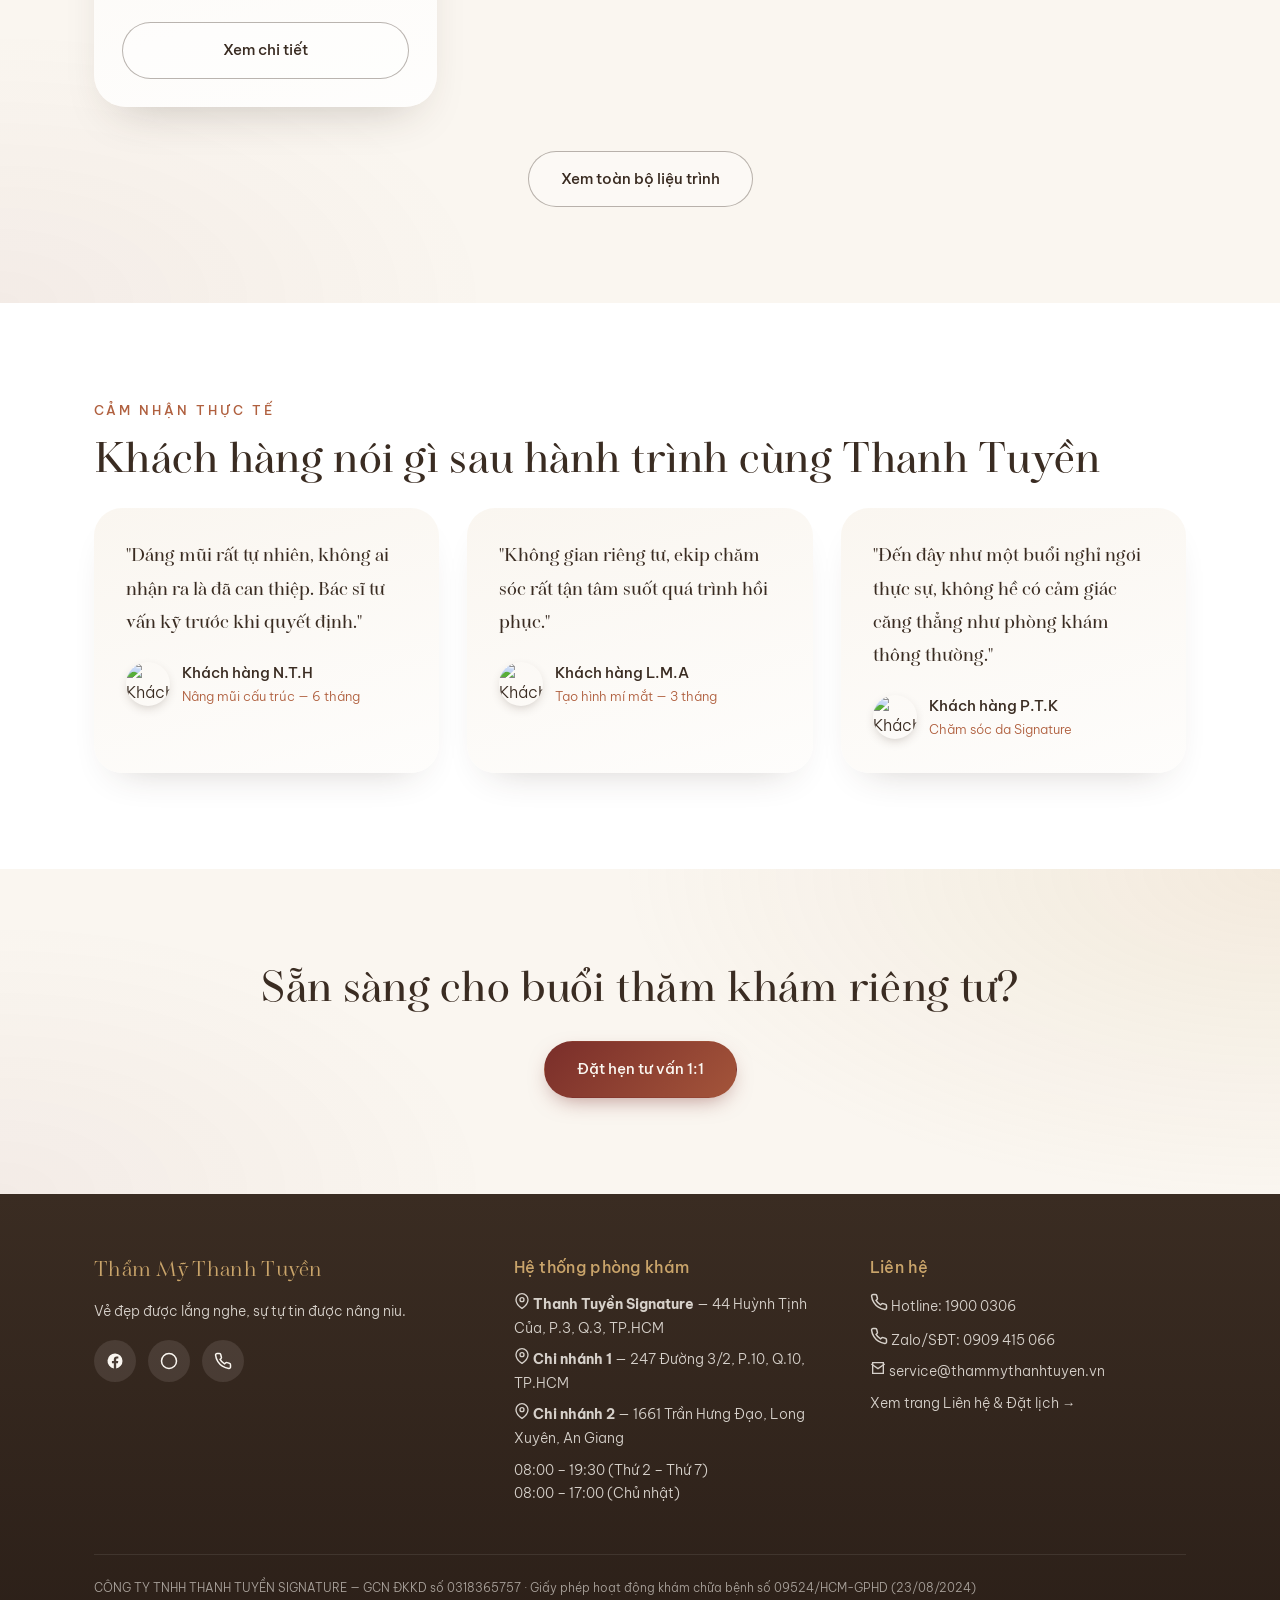
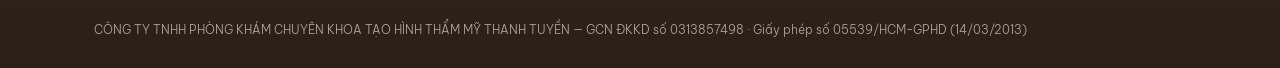
==== commit 8603646f: "Add files via upload" ====
--- a/index.html
+++ b/index.html
@@ -8,7 +8,7 @@
 <link rel="preconnect" href="https://fonts.googleapis.com">
 <link rel="preconnect" href="https://fonts.gstatic.com" crossorigin>
 <link href="https://fonts.googleapis.com/css2?family=Cormorant:wght@400;500;600;700&family=Be+Vietnam+Pro:wght@300;400;500;600&display=swap" rel="stylesheet">
-<link rel="stylesheet" href="assets/style.css">
+<link rel="stylesheet" href="assets/style.css?v=3">
 </head>
 <body>
 
@@ -99,8 +99,8 @@
   </div>
 </footer>
 
-<script src="assets/clinic-data.js"></script>
-<script src="assets/site.js"></script>
+<script src="assets/clinic-data.js?v=3"></script>
+<script src="assets/site.js?v=3"></script>
 <script>
   renderHeader('home', '');
   initHeroSlider();
--- a/assets/style.css
+++ b/assets/style.css
@@ -28,29 +28,41 @@
 }
 *{box-sizing:border-box; margin:0; padding:0;}
 html{scroll-behavior:smooth;}
-body{font-family:var(--font-body); background:var(--bg-sand); color:var(--text-main); line-height:1.75; font-weight:300; -webkit-font-smoothing:antialiased;}
+body{
+  font-family:var(--font-body); color:var(--text-main); line-height:1.75; font-weight:300; -webkit-font-smoothing:antialiased;
+  background:
+    radial-gradient(900px 500px at 8% 0%, rgba(201,164,106,.16), transparent 60%),
+    radial-gradient(900px 600px at 100% 25%, rgba(176,96,63,.10), transparent 55%),
+    linear-gradient(180deg, #F7F1E6 0%, var(--bg-sand) 40%, #EFE3D2 100%);
+  background-attachment:fixed;
+}
 h1,h2,h3,h4{font-family:var(--font-head); font-weight:700; line-height:1.2; letter-spacing:.3px;}
 a{color:inherit; text-decoration:none;}
 img{max-width:100%; display:block;}
 .container{max-width:1140px; margin:0 auto; padding:0 24px;}
-.section{padding:96px 0;}
-.section.alt{background:var(--bg-ivory);}
+.section{padding:96px 0; position:relative;}
+.section.alt{
+  background:
+    radial-gradient(1100px 550px at 100% 0%, rgba(201,164,106,.14), transparent 60%),
+    radial-gradient(900px 500px at 0% 100%, rgba(122,46,42,.05), transparent 55%),
+    var(--bg-ivory);
+}
 .section-label{font-size:13px; letter-spacing:3px; text-transform:uppercase; color:var(--accent-terra); font-weight:500; margin-bottom:14px; display:block;}
 .section-title{font-size:clamp(30px,4vw,44px); margin-bottom:20px;}
 .section-sub{max-width:620px; font-size:17px; color:#5b4a3d; margin-bottom:56px;}
 
 /* ===== BUTTONS ===== */
-.btn{display:inline-flex; align-items:center; gap:8px; padding:14px 30px; border-radius:999px; font-size:15px; font-weight:500; cursor:pointer; border:1px solid transparent; transition:all .3s ease;}
-.btn-primary{background:var(--accent-wine); color:var(--bg-ivory);}
-.btn-primary:hover{background:#611f1c; transform:translateY(-2px); box-shadow:0 10px 24px rgba(122,46,42,.25);}
-.btn-outline{border-color:var(--text-main); color:var(--text-main);}
-.btn-outline:hover{background:var(--text-main); color:var(--bg-ivory);}
-.btn-ghost-light{border:1px solid rgba(250,246,240,.6); color:var(--bg-ivory);}
-.btn-ghost-light:hover{background:rgba(250,246,240,.15);}
+.btn{display:inline-flex; align-items:center; gap:8px; padding:14px 32px; border-radius:999px; font-size:15px; font-weight:500; cursor:pointer; border:1px solid transparent; transition:all .35s ease;}
+.btn-primary{background:linear-gradient(135deg, var(--accent-wine) 0%, var(--accent-terra) 130%); color:var(--bg-ivory); box-shadow:0 8px 22px -8px rgba(122,46,42,.55);}
+.btn-primary:hover{transform:translateY(-2px); box-shadow:0 16px 32px -10px rgba(122,46,42,.55);}
+.btn-outline{border-color:rgba(58,44,34,.35); color:var(--text-main); background:rgba(255,255,255,.35);}
+.btn-outline:hover{background:var(--text-main); color:var(--bg-ivory); border-color:var(--text-main); transform:translateY(-2px);}
+.btn-ghost-light{border:1px solid rgba(250,246,240,.6); color:var(--bg-ivory); backdrop-filter:blur(6px);}
+.btn-ghost-light:hover{background:rgba(250,246,240,.18); transform:translateY(-2px);}
 
 /* ===== HEADER (kính mờ) ===== */
-header{position:fixed; top:0; left:0; right:0; z-index:100; background:rgba(250,246,240,0.7); backdrop-filter:blur(14px); -webkit-backdrop-filter:blur(14px); border-bottom:1px solid rgba(58,44,34,0.08);}
-.nav-wrap{display:flex; align-items:center; justify-content:space-between; padding:18px 24px; max-width:1140px; margin:0 auto;}
+header{position:fixed; top:0; left:0; right:0; z-index:100; background:rgba(250,246,240,0.68); backdrop-filter:blur(18px) saturate(1.3); -webkit-backdrop-filter:blur(18px) saturate(1.3); border-bottom:1px solid rgba(58,44,34,0.07); box-shadow:0 8px 30px -20px rgba(58,44,34,.25);}
+.nav-wrap{display:flex; align-items:center; justify-content:space-between; padding:16px 24px; max-width:1140px; margin:0 auto;}
 .logo{font-family:var(--font-head); font-size:24px; font-weight:700; color:var(--accent-wine);}
 .logo span{font-weight:400; color:var(--text-main);}
 nav ul{display:flex; gap:32px; list-style:none;}
@@ -65,7 +77,7 @@
 .hero-slider{position:absolute; inset:0; z-index:0;}
 .hero-slide{position:absolute; inset:0; background-size:cover; background-position:center; opacity:0; transform:scale(1.06); transition:opacity 1.8s ease, transform 6s ease;}
 .hero-slide.active{opacity:1; transform:scale(1);}
-.hero-slider::after{content:''; position:absolute; inset:0; z-index:1; background:linear-gradient(100deg, rgba(58,44,34,.72) 0%, rgba(58,44,34,.38) 55%, rgba(58,44,34,.15) 100%);}
+.hero-slider::after{content:''; position:absolute; inset:0; z-index:1; background:linear-gradient(115deg, rgba(58,32,26,.78) 0%, rgba(90,42,34,.45) 45%, rgba(58,44,34,.12) 100%);}
 .hero-content{position:relative; z-index:2; color:var(--bg-ivory); max-width:640px;}
 .hero-content .section-label{color:var(--accent-brass);}
 .hero-content h1{font-size:clamp(38px,5.5vw,64px); margin-bottom:22px;}
@@ -77,25 +89,27 @@
 
 /* ===== PAGE HERO (trang phụ) ===== */
 .page-hero{position:relative; min-height:46vh; display:flex; align-items:flex-end; padding:150px 0 60px; background-size:cover; background-position:center;}
-.page-hero::after{content:''; position:absolute; inset:0; background:linear-gradient(180deg, rgba(58,44,34,.35) 0%, rgba(58,44,34,.75) 100%);}
+.page-hero::after{content:''; position:absolute; inset:0; background:linear-gradient(180deg, rgba(58,32,26,.3) 0%, rgba(58,32,26,.8) 100%);}
 .page-hero-content{position:relative; z-index:1; color:var(--bg-ivory);}
 .page-hero-content h1{font-size:clamp(32px,4.5vw,52px);}
 
 /* ===== EDITORIAL SPLIT ROW (bố cục tự nhiên, xen kẽ ảnh/chữ) ===== */
 .split-row{display:grid; grid-template-columns:1fr; gap:40px; align-items:center;}
 @media(min-width:860px){ .split-row{grid-template-columns:1fr 1fr; gap:64px;} .split-row.reverse .split-img{order:2;} }
-.split-img img{border-radius:24px 200px 24px 24px; box-shadow:0 24px 50px -24px rgba(58,44,34,.3); transition:transform .6s ease;}
-.split-row.reverse .split-img img{border-radius:200px 24px 24px 24px;}
+.split-img{position:relative;}
+.split-img img{width:100%; height:auto; aspect-ratio:4/5; object-fit:cover; border-radius:32px 200px 32px 32px; box-shadow:0 30px 60px -28px rgba(58,44,34,.35); transition:transform .6s ease;}
+.split-row.reverse .split-img img{border-radius:200px 32px 32px 32px;}
 .split-img:hover img{transform:scale(1.02);}
 .split-text h2{margin-bottom:18px;}
 .split-text p{color:#5b4a3d; font-size:16px; margin-bottom:14px;}
 
 /* ===== TREATMENTS ===== */
 .treatment-grid{display:grid; grid-template-columns:repeat(auto-fit,minmax(250px,1fr)); gap:32px;}
-.treatment-card{background:var(--bg-ivory); border-radius:28px; overflow:hidden; box-shadow:0 18px 40px -20px rgba(58,44,34,.18); display:flex; flex-direction:column;}
-.treatment-card .img-wrap{overflow:hidden; height:230px;}
+.treatment-card{background:linear-gradient(165deg, var(--bg-ivory) 0%, #fff 120%); border-radius:32px; overflow:hidden; box-shadow:0 22px 48px -24px rgba(58,44,34,.28); display:flex; flex-direction:column; transition:transform .45s ease, box-shadow .45s ease;}
+.treatment-card:hover{transform:translateY(-6px); box-shadow:0 30px 60px -22px rgba(58,44,34,.35);}
+.treatment-card .img-wrap{display:block; overflow:hidden; height:230px;}
 .treatment-card img{height:230px; object-fit:cover; transition:transform .6s ease;}
-.treatment-card:hover img{transform:scale(1.06);}
+.treatment-card:hover img{transform:scale(1.08);}
 .treatment-body{padding:28px; display:flex; flex-direction:column; gap:10px; flex:1;}
 .treatment-body .tag{font-size:12px; letter-spacing:1.5px; text-transform:uppercase; color:var(--accent-terra); font-weight:500;}
 .treatment-body h3{font-size:24px;}
@@ -108,60 +122,130 @@
 /* ===== STANDARDS / CREDENTIALS ===== */
 .cred-list{list-style:none; display:flex; flex-direction:column; gap:20px; margin-top:28px;}
 .cred-list li{display:flex; gap:16px; align-items:flex-start;}
-.cred-dot{flex-shrink:0; width:34px; height:34px; border-radius:50%; background:rgba(122,46,42,.1); color:var(--accent-wine); display:flex; align-items:center; justify-content:center; font-family:var(--font-head); font-weight:700;}
+.cred-dot{flex-shrink:0; width:36px; height:36px; border-radius:50%; background:linear-gradient(135deg, rgba(122,46,42,.14), rgba(176,96,63,.14)); color:var(--accent-wine); display:flex; align-items:center; justify-content:center; font-family:var(--font-head); font-weight:700; box-shadow:0 6px 14px -8px rgba(122,46,42,.3);}
 .cred-list h4{font-size:17.5px; font-family:var(--font-body); font-weight:500; margin-bottom:3px;}
 .cred-list p{font-size:14px; color:#5b4a3d;}
 
 /* ===== TESTIMONIALS ===== */
 .testi-grid{display:grid; grid-template-columns:repeat(auto-fit,minmax(280px,1fr)); gap:28px;}
-.testi-card{background:var(--bg-ivory); border-radius:24px; padding:32px; box-shadow:0 14px 34px -22px rgba(58,44,34,.2);}
+.testi-card{background:linear-gradient(165deg, var(--bg-ivory) 0%, #fff 130%); border-radius:28px; padding:32px; box-shadow:0 18px 40px -26px rgba(58,44,34,.3); transition:transform .4s ease, box-shadow .4s ease;}
+.testi-card:hover{transform:translateY(-4px); box-shadow:0 26px 50px -24px rgba(58,44,34,.35);}
 .testi-quote{font-family:var(--font-head); font-size:19px; font-weight:700; margin-bottom:20px;}
 .testi-who{display:flex; align-items:center; gap:12px;}
-.testi-avatar{width:44px; height:44px; border-radius:50%; object-fit:cover;}
+.testi-avatar{width:44px; height:44px; border-radius:50%; object-fit:cover; box-shadow:0 4px 12px -4px rgba(58,44,34,.3);}
 .testi-name{font-size:14.5px; font-weight:500;}
 .testi-result{font-size:12.5px; color:var(--accent-terra);}
 
 /* ===== YOUTUBE VIDEO GRID ===== */
 .video-grid{display:grid; grid-template-columns:repeat(auto-fit,minmax(280px,1fr)); gap:28px;}
-.video-card{background:var(--bg-ivory); border-radius:20px; overflow:hidden; box-shadow:0 14px 34px -22px rgba(58,44,34,.2);}
+.video-card{background:linear-gradient(165deg, var(--bg-ivory) 0%, #fff 130%); border-radius:24px; overflow:hidden; box-shadow:0 18px 40px -26px rgba(58,44,34,.3); transition:transform .4s ease;}
+.video-card:hover{transform:translateY(-4px);}
 .video-frame-wrap{position:relative; padding-top:56.25%; background:#000;}
 .video-frame-wrap iframe{position:absolute; inset:0; width:100%; height:100%; border:0;}
 .video-placeholder{position:absolute; inset:0; display:flex; align-items:center; justify-content:center; flex-direction:column; gap:8px; color:#fff; background:linear-gradient(135deg, var(--text-main), var(--accent-wine)); font-size:13px; text-align:center; padding:20px;}
 .video-title{padding:16px 18px; font-size:15px; font-weight:500;}
 
 /* ===== BOOKING FORM ===== */
-.booking-wrap{display:grid; grid-template-columns:1fr; gap:0; background:var(--text-main); border-radius:28px; overflow:hidden;}
+.booking-wrap{display:grid; grid-template-columns:1fr; gap:0; background:linear-gradient(135deg, var(--text-main) 0%, #4a241d 55%, var(--accent-wine) 145%); border-radius:32px; overflow:hidden; box-shadow:0 30px 60px -28px rgba(58,44,34,.4);}
 @media(min-width:900px){ .booking-wrap{grid-template-columns:0.9fr 1.1fr;} }
 .booking-info{padding:56px 44px; color:var(--bg-ivory);}
 .booking-info h3{font-size:30px; margin-bottom:16px;}
 .booking-info p{opacity:.85; font-size:15px; margin-bottom:28px;}
 .booking-contact-row{display:flex; align-items:center; gap:12px; margin-bottom:16px; font-size:14.5px;}
-.icon-circle{width:36px; height:36px; border-radius:50%; background:rgba(250,246,240,.12); display:flex; align-items:center; justify-content:center; flex-shrink:0;}
+.icon-circle{width:38px; height:38px; border-radius:50%; background:rgba(250,246,240,.14); display:flex; align-items:center; justify-content:center; flex-shrink:0;}
 .booking-form{padding:44px; background:var(--bg-ivory); display:flex; flex-direction:column; gap:16px;}
 .form-row{display:grid; grid-template-columns:1fr 1fr; gap:16px;}
 @media(max-width:520px){ .form-row{grid-template-columns:1fr;} }
 label{font-size:13px; font-weight:500; margin-bottom:6px; display:block;}
-input,select,textarea{width:100%; padding:12px 14px; border-radius:12px; border:1px solid rgba(58,44,34,.2); background:#fff; font-family:var(--font-body); font-size:14.5px; color:var(--text-main);}
-input:focus,select:focus,textarea:focus{outline:2px solid var(--accent-terra); outline-offset:1px;}
+input,select,textarea{width:100%; padding:12px 14px; border-radius:14px; border:1px solid rgba(58,44,34,.16); background:#fff; font-family:var(--font-body); font-size:14.5px; color:var(--text-main); transition:box-shadow .2s, border-color .2s;}
+input:focus,select:focus,textarea:focus{outline:none; border-color:var(--accent-terra); box-shadow:0 0 0 3px rgba(176,96,63,.15);}
 #timeSlots{display:flex; flex-wrap:wrap; gap:8px; margin-top:6px;}
-.slot-btn{padding:8px 14px; border-radius:10px; border:1px solid rgba(58,44,34,.25); background:#fff; font-size:13.5px; cursor:pointer; transition:all .2s;}
-.slot-btn.active{background:var(--accent-wine); color:#fff; border-color:var(--accent-wine);}
+.slot-btn{padding:8px 14px; border-radius:12px; border:1px solid rgba(58,44,34,.18); background:#fff; font-size:13.5px; cursor:pointer; transition:all .2s;}
+.slot-btn.active{background:linear-gradient(135deg, var(--accent-wine), var(--accent-terra)); color:#fff; border-color:transparent;}
 .slot-btn.disabled{opacity:.35; text-decoration:line-through; cursor:not-allowed;}
 #bookingStatus{font-size:13.5px; margin-top:6px; min-height:18px;}
-.map-embed{border-radius:20px; overflow:hidden; margin-top:40px; box-shadow:0 18px 40px -22px rgba(58,44,34,.25);}
+.map-embed{border-radius:24px; overflow:hidden; margin-top:40px; box-shadow:0 22px 46px -26px rgba(58,44,34,.3);}
 .map-embed iframe{width:100%; height:340px; border:0; display:block;}
 
 /* ===== FOOTER ===== */
-footer{background:var(--text-main); color:var(--bg-ivory); padding:64px 0 28px;}
+footer{background:linear-gradient(180deg, var(--text-main) 0%, #2b1f18 100%); color:var(--bg-ivory); padding:64px 0 28px;}
 .footer-grid{display:grid; grid-template-columns:1fr; gap:40px;}
 @media(min-width:800px){ .footer-grid{grid-template-columns:1.2fr 1fr 1fr;} }
 footer h4{font-size:16px; font-family:var(--font-body); font-weight:500; margin-bottom:16px; color:var(--accent-brass);}
 footer p, footer li{font-size:13.5px; opacity:.82; margin-bottom:8px; list-style:none;}
 .social-row{display:flex; gap:12px; margin-top:16px;}
-.social-btn{width:42px; height:42px; border-radius:50%; background:rgba(250,246,240,.1); display:flex; align-items:center; justify-content:center; transition:background .2s;}
-.social-btn:hover{background:var(--accent-wine);}
+.social-btn{width:42px; height:42px; border-radius:50%; background:rgba(250,246,240,.1); display:flex; align-items:center; justify-content:center; transition:all .25s;}
+.social-btn:hover{background:linear-gradient(135deg, var(--accent-wine), var(--accent-terra)); transform:translateY(-2px);}
 .legal-line{border-top:1px solid rgba(250,246,240,.15); margin-top:40px; padding-top:22px; font-size:12px; opacity:.6;}
 
 /* ===== FADE-UP SCROLL ===== */
 .reveal{opacity:0; transform:translateY(15px); transition:opacity .8s ease, transform .8s ease;}
 .reveal.visible{opacity:1; transform:translateY(0);}
+
+/* ===== BEFORE / AFTER SLIDER ===== */
+.ba-slider{position:relative; overflow:hidden; width:100%; height:100%; cursor:ew-resize; background:#111; touch-action:pan-y;}
+.ba-slider img{position:absolute; top:0; left:0; width:100%; height:100%; object-fit:cover; display:block; pointer-events:none;}
+.ba-before-wrap{position:absolute; inset:0; width:50%; height:100%; overflow:hidden; border-right:2px solid rgba(255,255,255,.85);}
+.ba-handle{position:absolute; top:50%; left:50%; transform:translate(-50%,-50%); width:38px; height:38px; border-radius:50%; background:#fff; display:flex; align-items:center; justify-content:center; box-shadow:0 8px 18px rgba(0,0,0,.35); cursor:ew-resize; z-index:3; color:var(--accent-wine); font-size:14px; font-weight:700;}
+.ba-label{position:absolute; top:12px; font-size:10.5px; letter-spacing:1.5px; text-transform:uppercase; background:rgba(20,14,10,.6); color:#fff; padding:5px 11px; border-radius:999px; z-index:2; font-weight:500;}
+.ba-label-before{left:12px;}
+.ba-label-after{right:12px;}
+.ba-slider-lg{height:460px; border-radius:32px;}
+@media(max-width:640px){ .ba-slider-lg{height:320px;} }
+
+/* ===== VÌ SAO CHỌN CHÚNG TÔI (grid dạng thẻ) ===== */
+.why-grid{display:grid; grid-template-columns:repeat(auto-fit,minmax(260px,1fr)); gap:24px;}
+.why-card{background:linear-gradient(165deg, var(--bg-ivory) 0%, #fff 130%); border-radius:24px; padding:26px; box-shadow:0 16px 36px -24px rgba(58,44,34,.28);}
+.why-card .cred-dot{margin-bottom:14px;}
+.why-card h4{font-size:17px; margin-bottom:6px;}
+.why-card p{font-size:14px; color:#5b4a3d;}
+
+/* ===== ĐỘI NGŨ BÁC SĨ (grid thẻ có ảnh) ===== */
+.doctor-grid{display:grid; grid-template-columns:repeat(auto-fit,minmax(240px,1fr)); gap:28px;}
+.doctor-card{background:linear-gradient(165deg, var(--bg-ivory) 0%, #fff 130%); border-radius:28px; overflow:hidden; box-shadow:0 18px 40px -24px rgba(58,44,34,.3); transition:transform .4s ease;}
+.doctor-card:hover{transform:translateY(-4px);}
+.doctor-card .doc-img{height:280px; overflow:hidden;}
+.doctor-card .doc-img img{width:100%; height:100%; object-fit:cover;}
+.doctor-card .doc-body{padding:22px;}
+.doctor-card h3{font-size:21px; margin-bottom:2px;}
+.doctor-card .doc-title{color:var(--accent-terra); font-size:13px; margin-bottom:10px; display:block;}
+.doctor-card p{font-size:13.5px; color:#5b4a3d; margin-bottom:10px;}
+.doc-highlights{list-style:none; display:flex; flex-direction:column; gap:5px;}
+.doc-highlights li{font-size:12.5px; color:#5b4a3d;}
+.doc-highlights li::before{content:'✦ '; color:var(--accent-brass);}
+
+/* ===== TRANG CHI TIẾT DỊCH VỤ ===== */
+.process-list{list-style:none; counter-reset:step; display:flex; flex-direction:column; gap:18px; margin-top:8px;}
+.process-list li{counter-increment:step; display:flex; gap:16px; align-items:flex-start;}
+.process-list li::before{
+  content:counter(step); flex-shrink:0; width:34px; height:34px; border-radius:50%;
+  background:linear-gradient(135deg, var(--accent-wine), var(--accent-terra)); color:#fff;
+  display:flex; align-items:center; justify-content:center; font-family:var(--font-head); font-weight:700; font-size:15px;
+}
+.process-list li span{padding-top:5px; font-size:15px; color:#5b4a3d;}
+.detail-meta-grid{display:grid; grid-template-columns:repeat(auto-fit,minmax(140px,1fr)); gap:16px; margin:24px 0; padding:20px; background:var(--bg-ivory); border-radius:20px;}
+.detail-meta-grid div{text-align:center;}
+.detail-meta-grid .label{font-size:11.5px; text-transform:uppercase; letter-spacing:1px; color:var(--accent-terra); display:block; margin-bottom:4px;}
+.detail-meta-grid .value{font-family:var(--font-head); font-weight:700; font-size:19px;}
+
+/* ===== BLOG ===== */
+.blog-grid{display:grid; grid-template-columns:repeat(auto-fit,minmax(260px,1fr)); gap:28px;}
+.blog-card{background:linear-gradient(165deg, var(--bg-ivory) 0%, #fff 130%); border-radius:28px; overflow:hidden; box-shadow:0 18px 40px -24px rgba(58,44,34,.28); display:flex; flex-direction:column; transition:transform .4s ease;}
+.blog-card:hover{transform:translateY(-4px);}
+.blog-card .blog-img{height:200px; overflow:hidden;}
+.blog-card .blog-img img{width:100%; height:100%; object-fit:cover; transition:transform .6s ease;}
+.blog-card:hover .blog-img img{transform:scale(1.06);}
+.blog-card .blog-body{padding:24px; display:flex; flex-direction:column; gap:8px; flex:1;}
+.blog-date{font-size:11.5px; letter-spacing:1px; text-transform:uppercase; color:var(--accent-terra);}
+.blog-card h3{font-size:19px;}
+.blog-card p{font-size:14px; color:#5b4a3d;}
+.blog-post-content{max-width:720px; font-size:16.5px; color:#4a382c;}
+.blog-post-content p{margin-bottom:18px;}
+
+/* ===== ĐẶT LỊCH: chọn chi nhánh ===== */
+.branch-radio-group{display:flex; flex-direction:column; gap:10px;}
+.branch-radio{display:flex; align-items:flex-start; gap:10px; padding:12px 14px; border:1px solid rgba(58,44,34,.16); border-radius:14px; cursor:pointer; background:#fff; transition:border-color .2s;}
+.branch-radio:has(input:checked){border-color:var(--accent-terra); background:rgba(176,96,63,.06);}
+.branch-radio input{width:auto; margin-top:3px;}
+.branch-radio .b-name{font-weight:500; font-size:14px;}
+.branch-radio .b-addr{font-size:12.5px; color:#5b4a3d;}
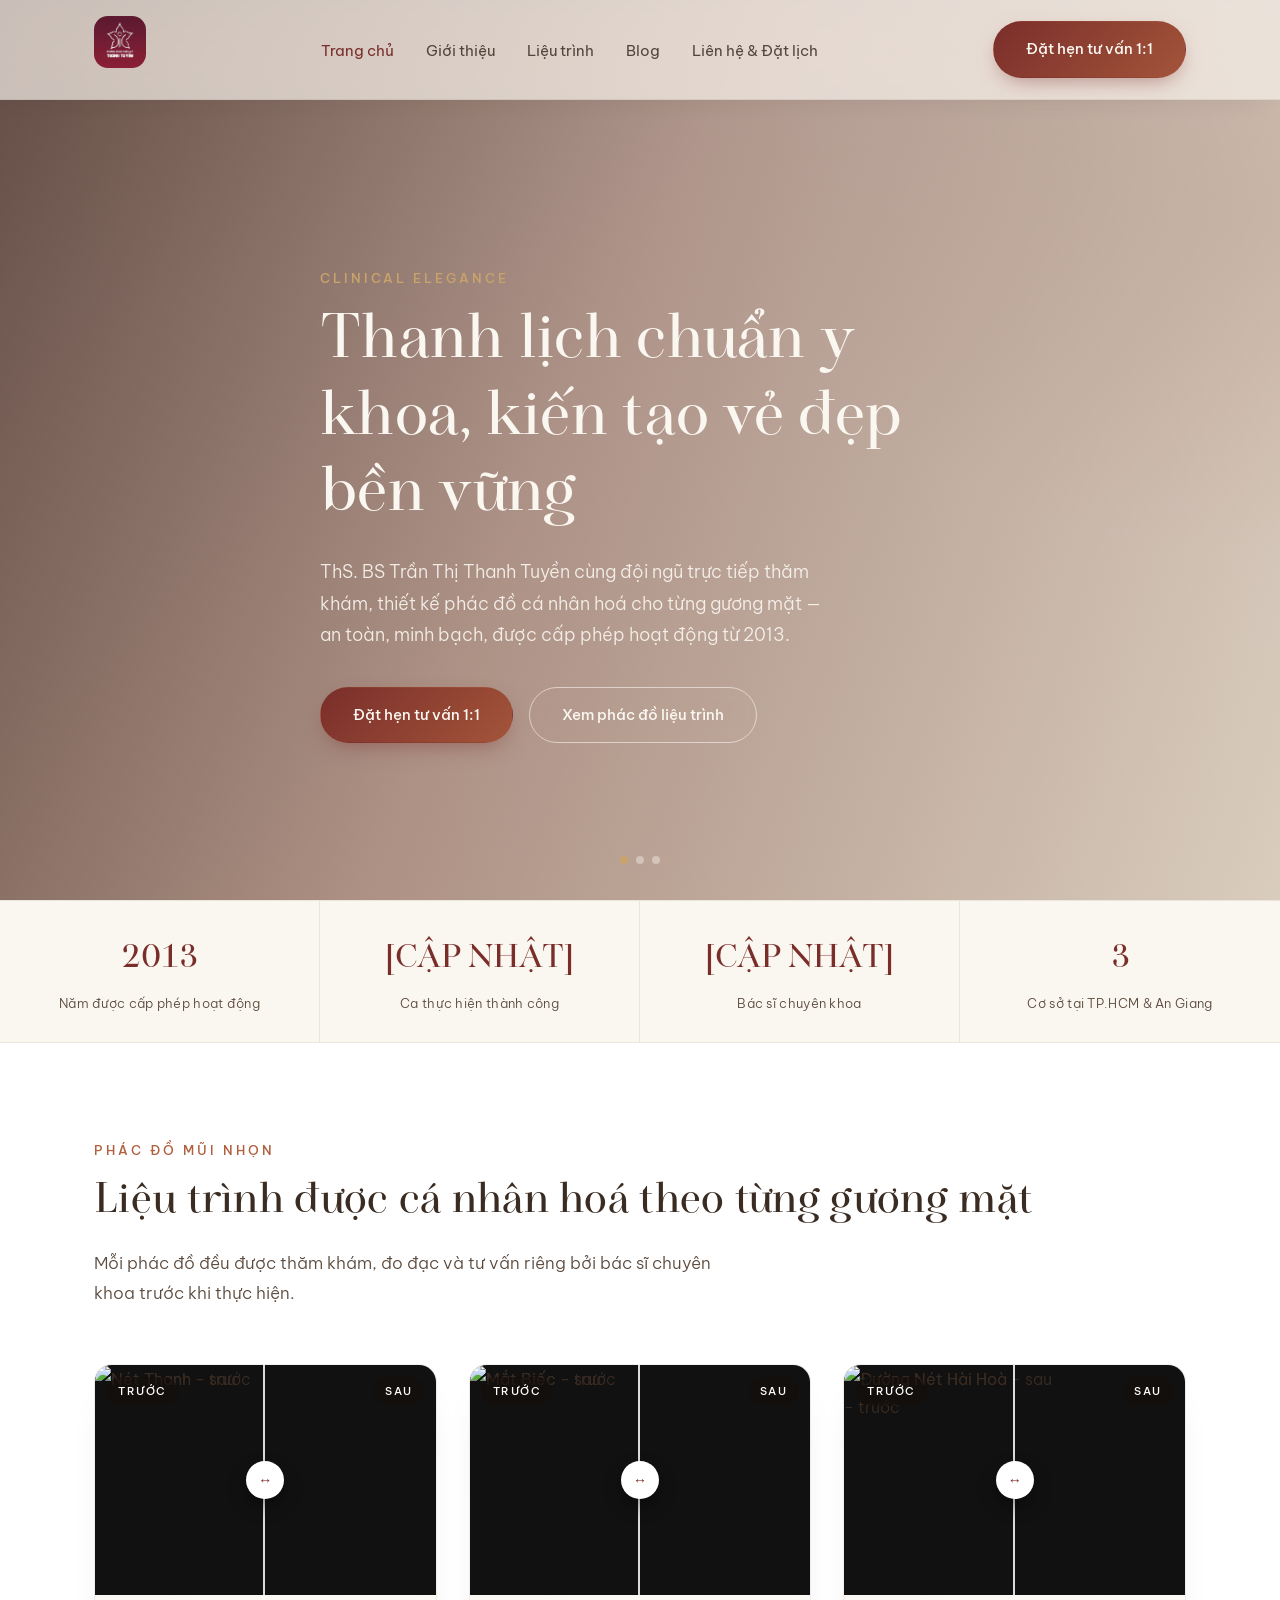
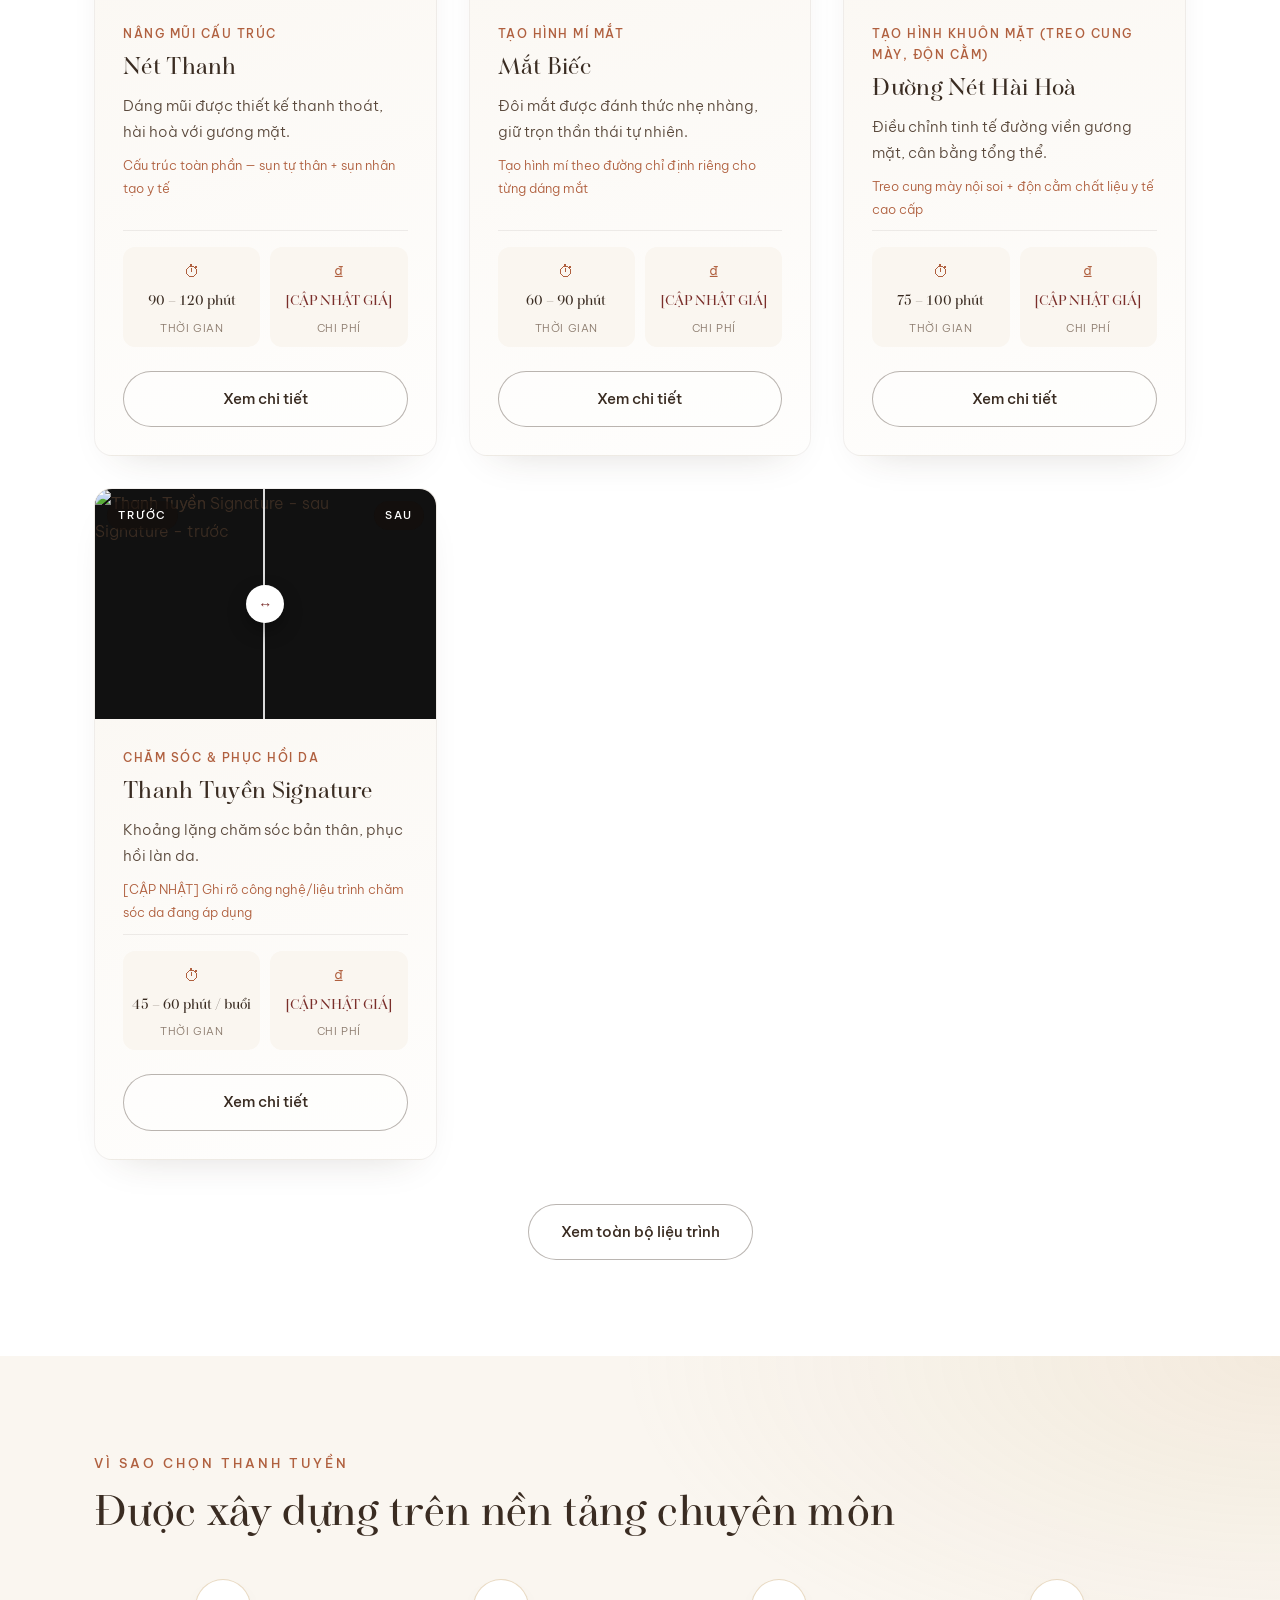
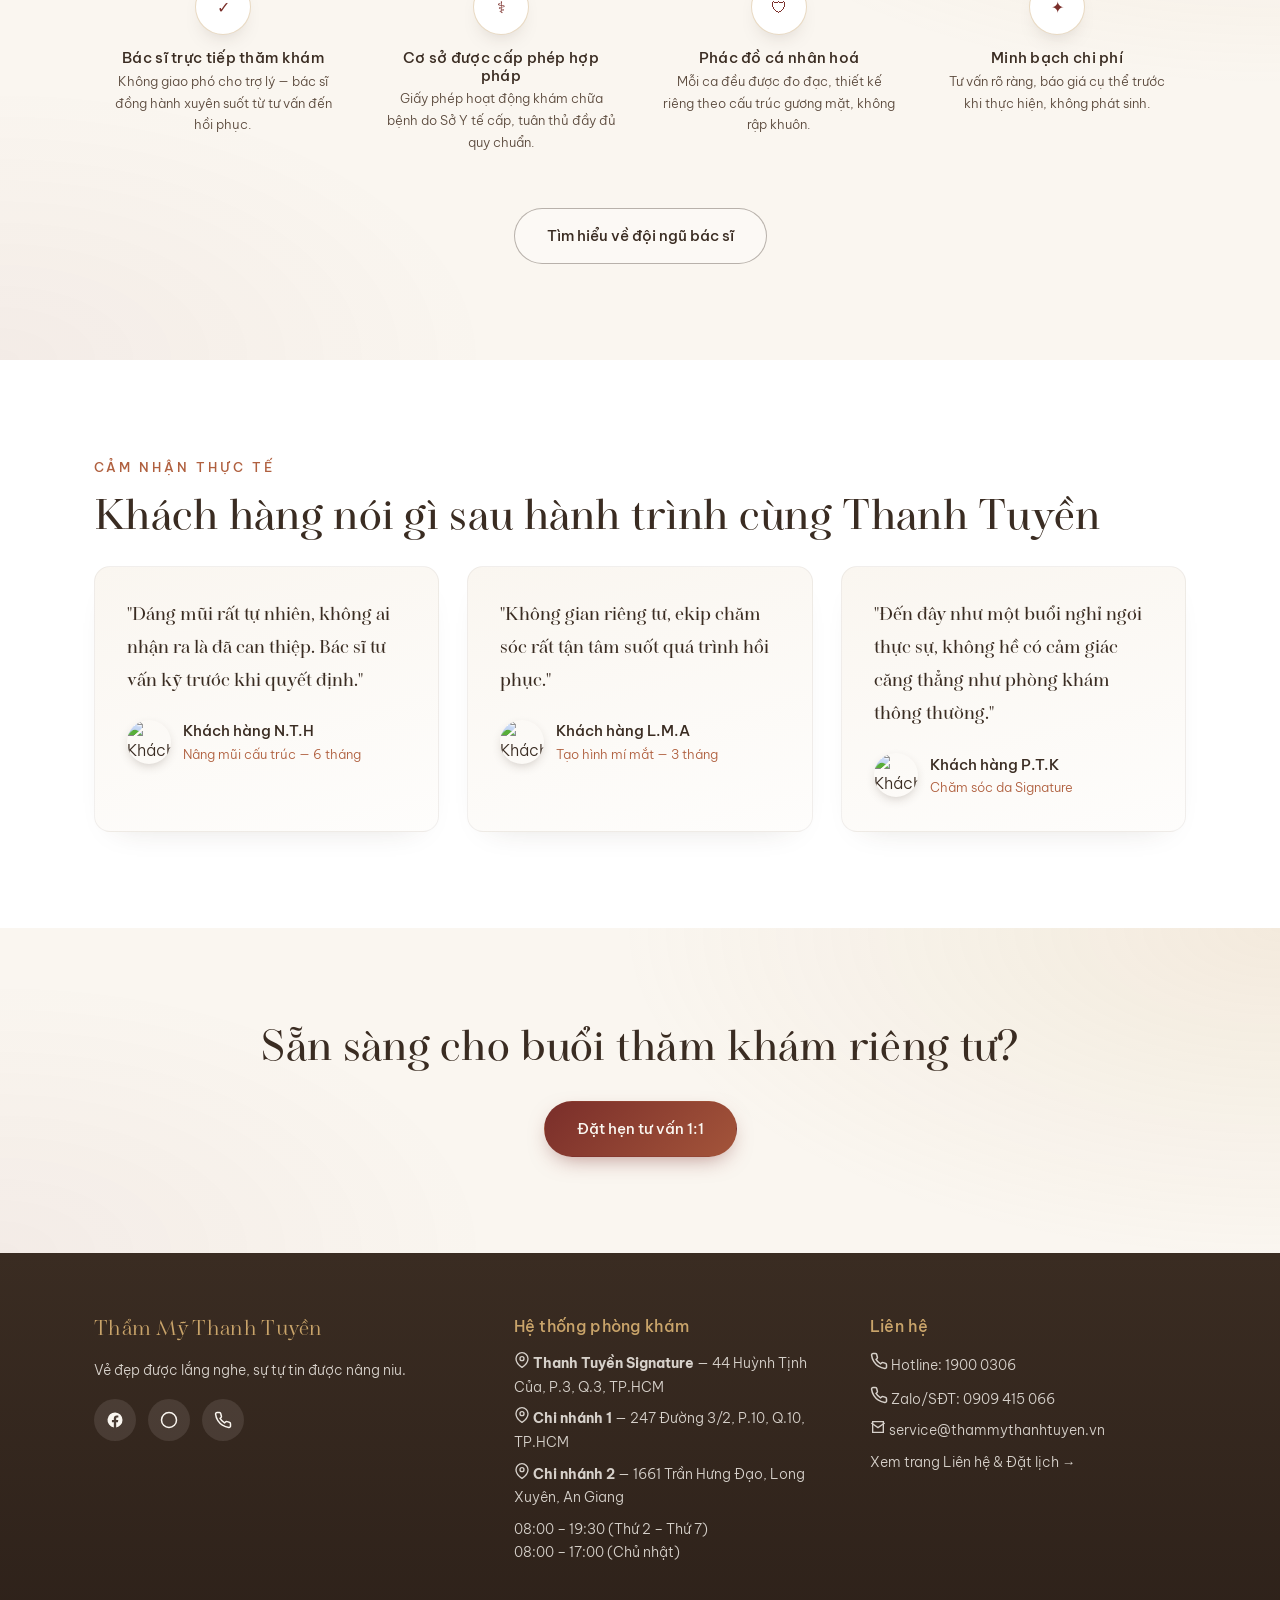
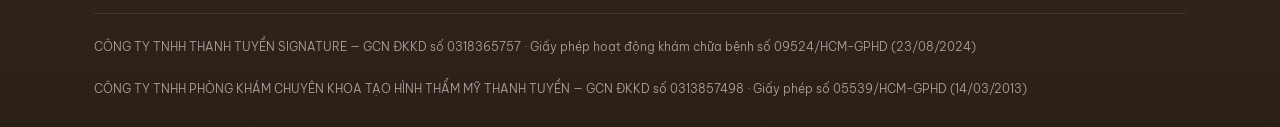
==== commit 9666ccf6: "Add files via upload" ====
--- a/index.html
+++ b/index.html
@@ -8,7 +8,7 @@
 <link rel="preconnect" href="https://fonts.googleapis.com">
 <link rel="preconnect" href="https://fonts.gstatic.com" crossorigin>
 <link href="https://fonts.googleapis.com/css2?family=Cormorant:wght@400;500;600;700&family=Be+Vietnam+Pro:wght@300;400;500;600&display=swap" rel="stylesheet">
-<link rel="stylesheet" href="assets/style.css?v=3">
+<link rel="stylesheet" href="assets/style.css?v=4">
 </head>
 <body>
 
@@ -37,25 +37,11 @@
   </div>
 </section>
 
-<!-- TEASER: CÂU CHUYỆN THƯƠNG HIỆU -->
-<section class="section">
-  <div class="container">
-    <div class="split-row reverse">
-      <div class="split-img reveal">
-        <img src="" id="storyImg" alt="Không gian phòng khám">
-      </div>
-      <div class="split-text reveal">
-        <span class="section-label">Về Thanh Tuyền</span>
-        <h2 id="storyHeading"></h2>
-        <p id="storyPara1"></p>
-        <a href="about-us/index.html" class="btn btn-outline" style="margin-top:12px;">Tìm hiểu về đội ngũ bác sĩ</a>
-      </div>
-    </div>
-  </div>
-</section>
+<!-- DẢI THỐNG KÊ TIN CẬY -->
+<div class="trust-bar" id="trustBar"></div>
 
 <!-- TREATMENTS TEASER -->
-<section class="section alt" id="treatments">
+<section class="section" id="treatments">
   <div class="container">
     <span class="section-label reveal">Phác đồ mũi nhọn</span>
     <h2 class="section-title reveal">Liệu trình được cá nhân hoá theo từng gương mặt</h2>
@@ -63,6 +49,18 @@
     <div class="treatment-grid" id="treatmentGrid"></div>
     <div class="reveal" style="text-align:center; margin-top:44px;">
       <a href="treatments/index.html" class="btn btn-outline">Xem toàn bộ liệu trình</a>
+    </div>
+  </div>
+</section>
+
+<!-- VÌ SAO CHỌN CHÚNG TÔI (gọn) -->
+<section class="section alt">
+  <div class="container">
+    <span class="section-label reveal">Vì sao chọn Thanh Tuyền</span>
+    <h2 class="section-title reveal">Được xây dựng trên nền tảng chuyên môn</h2>
+    <div class="icon-checklist" id="iconChecklist"></div>
+    <div class="reveal" style="text-align:center; margin-top:36px;">
+      <a href="about-us/index.html" class="btn btn-outline">Tìm hiểu về đội ngũ bác sĩ</a>
     </div>
   </div>
 </section>
@@ -99,19 +97,18 @@
   </div>
 </footer>
 
-<script src="assets/clinic-data.js?v=3"></script>
-<script src="assets/site.js?v=3"></script>
+<script src="assets/clinic-data.js?v=4"></script>
+<script src="assets/site.js?v=4"></script>
 <script>
   renderHeader('home', '');
   initHeroSlider();
   document.getElementById('heroTitle').textContent = CLINIC_DATA.hero.title;
   document.getElementById('heroSub').textContent = CLINIC_DATA.hero.subtitle;
 
-  document.getElementById('storyImg').src = CLINIC_DATA.images.clinicSpace;
-  document.getElementById('storyHeading').textContent = CLINIC_DATA.story.heading;
-  document.getElementById('storyPara1').textContent = CLINIC_DATA.story.paragraphs[0];
+  renderTrustBar('trustBar');
 
   renderTreatments('treatmentGrid', { limit: 4, basePath: '' });
+  renderIconChecklist('iconChecklist', 4);
   renderTestimonials('testiGrid');
   renderFooter('');
   initReveal();
--- a/assets/style.css
+++ b/assets/style.css
@@ -97,15 +97,15 @@
 .split-row{display:grid; grid-template-columns:1fr; gap:40px; align-items:center;}
 @media(min-width:860px){ .split-row{grid-template-columns:1fr 1fr; gap:64px;} .split-row.reverse .split-img{order:2;} }
 .split-img{position:relative;}
-.split-img img{width:100%; height:auto; aspect-ratio:4/5; object-fit:cover; border-radius:32px 200px 32px 32px; box-shadow:0 30px 60px -28px rgba(58,44,34,.35); transition:transform .6s ease;}
-.split-row.reverse .split-img img{border-radius:200px 32px 32px 32px;}
+.split-img img{width:100%; height:auto; aspect-ratio:4/5; object-fit:cover; border-radius:20px; box-shadow:0 24px 48px -26px rgba(58,44,34,.3); transition:transform .6s ease; border:1px solid rgba(201,164,106,.35);}
+.split-row.reverse .split-img img{border-radius:20px;}
 .split-img:hover img{transform:scale(1.02);}
 .split-text h2{margin-bottom:18px;}
 .split-text p{color:#5b4a3d; font-size:16px; margin-bottom:14px;}
 
 /* ===== TREATMENTS ===== */
 .treatment-grid{display:grid; grid-template-columns:repeat(auto-fit,minmax(250px,1fr)); gap:32px;}
-.treatment-card{background:linear-gradient(165deg, var(--bg-ivory) 0%, #fff 120%); border-radius:32px; overflow:hidden; box-shadow:0 22px 48px -24px rgba(58,44,34,.28); display:flex; flex-direction:column; transition:transform .45s ease, box-shadow .45s ease;}
+.treatment-card{background:linear-gradient(165deg, var(--bg-ivory) 0%, #fff 120%); border-radius:18px; overflow:hidden; box-shadow:0 18px 40px -26px rgba(58,44,34,.22); border:1px solid rgba(58,44,34,.06); display:flex; flex-direction:column; transition:transform .35s ease, box-shadow .35s ease;}
 .treatment-card:hover{transform:translateY(-6px); box-shadow:0 30px 60px -22px rgba(58,44,34,.35);}
 .treatment-card .img-wrap{display:block; overflow:hidden; height:230px;}
 .treatment-card img{height:230px; object-fit:cover; transition:transform .6s ease;}
@@ -128,7 +128,7 @@
 
 /* ===== TESTIMONIALS ===== */
 .testi-grid{display:grid; grid-template-columns:repeat(auto-fit,minmax(280px,1fr)); gap:28px;}
-.testi-card{background:linear-gradient(165deg, var(--bg-ivory) 0%, #fff 130%); border-radius:28px; padding:32px; box-shadow:0 18px 40px -26px rgba(58,44,34,.3); transition:transform .4s ease, box-shadow .4s ease;}
+.testi-card{background:linear-gradient(165deg, var(--bg-ivory) 0%, #fff 130%); border-radius:16px; padding:32px; box-shadow:0 14px 32px -24px rgba(58,44,34,.22); border:1px solid rgba(58,44,34,.06); transition:transform .35s ease, box-shadow .35s ease;}
 .testi-card:hover{transform:translateY(-4px); box-shadow:0 26px 50px -24px rgba(58,44,34,.35);}
 .testi-quote{font-family:var(--font-head); font-size:19px; font-weight:700; margin-bottom:20px;}
 .testi-who{display:flex; align-items:center; gap:12px;}
@@ -138,7 +138,7 @@
 
 /* ===== YOUTUBE VIDEO GRID ===== */
 .video-grid{display:grid; grid-template-columns:repeat(auto-fit,minmax(280px,1fr)); gap:28px;}
-.video-card{background:linear-gradient(165deg, var(--bg-ivory) 0%, #fff 130%); border-radius:24px; overflow:hidden; box-shadow:0 18px 40px -26px rgba(58,44,34,.3); transition:transform .4s ease;}
+.video-card{background:linear-gradient(165deg, var(--bg-ivory) 0%, #fff 130%); border-radius:16px; overflow:hidden; box-shadow:0 14px 32px -24px rgba(58,44,34,.22); border:1px solid rgba(58,44,34,.06); transition:transform .35s ease;}
 .video-card:hover{transform:translateY(-4px);}
 .video-frame-wrap{position:relative; padding-top:56.25%; background:#000;}
 .video-frame-wrap iframe{position:absolute; inset:0; width:100%; height:100%; border:0;}
@@ -146,7 +146,7 @@
 .video-title{padding:16px 18px; font-size:15px; font-weight:500;}
 
 /* ===== BOOKING FORM ===== */
-.booking-wrap{display:grid; grid-template-columns:1fr; gap:0; background:linear-gradient(135deg, var(--text-main) 0%, #4a241d 55%, var(--accent-wine) 145%); border-radius:32px; overflow:hidden; box-shadow:0 30px 60px -28px rgba(58,44,34,.4);}
+.booking-wrap{display:grid; grid-template-columns:1fr; gap:0; background:linear-gradient(135deg, var(--text-main) 0%, #4a241d 55%, var(--accent-wine) 145%); border-radius:20px; overflow:hidden; box-shadow:0 24px 50px -26px rgba(58,44,34,.35);}
 @media(min-width:900px){ .booking-wrap{grid-template-columns:0.9fr 1.1fr;} }
 .booking-info{padding:56px 44px; color:var(--bg-ivory);}
 .booking-info h3{font-size:30px; margin-bottom:16px;}
@@ -164,7 +164,7 @@
 .slot-btn.active{background:linear-gradient(135deg, var(--accent-wine), var(--accent-terra)); color:#fff; border-color:transparent;}
 .slot-btn.disabled{opacity:.35; text-decoration:line-through; cursor:not-allowed;}
 #bookingStatus{font-size:13.5px; margin-top:6px; min-height:18px;}
-.map-embed{border-radius:24px; overflow:hidden; margin-top:40px; box-shadow:0 22px 46px -26px rgba(58,44,34,.3);}
+.map-embed{border-radius:16px; overflow:hidden; margin-top:40px; box-shadow:0 18px 38px -24px rgba(58,44,34,.25);}
 .map-embed iframe{width:100%; height:340px; border:0; display:block;}
 
 /* ===== FOOTER ===== */
@@ -190,19 +190,19 @@
 .ba-label{position:absolute; top:12px; font-size:10.5px; letter-spacing:1.5px; text-transform:uppercase; background:rgba(20,14,10,.6); color:#fff; padding:5px 11px; border-radius:999px; z-index:2; font-weight:500;}
 .ba-label-before{left:12px;}
 .ba-label-after{right:12px;}
-.ba-slider-lg{height:460px; border-radius:32px;}
+.ba-slider-lg{height:460px; border-radius:18px;}
 @media(max-width:640px){ .ba-slider-lg{height:320px;} }
 
 /* ===== VÌ SAO CHỌN CHÚNG TÔI (grid dạng thẻ) ===== */
 .why-grid{display:grid; grid-template-columns:repeat(auto-fit,minmax(260px,1fr)); gap:24px;}
-.why-card{background:linear-gradient(165deg, var(--bg-ivory) 0%, #fff 130%); border-radius:24px; padding:26px; box-shadow:0 16px 36px -24px rgba(58,44,34,.28);}
+.why-card{background:linear-gradient(165deg, var(--bg-ivory) 0%, #fff 130%); border-radius:16px; padding:26px; box-shadow:0 14px 30px -24px rgba(58,44,34,.2); border:1px solid rgba(58,44,34,.06);}
 .why-card .cred-dot{margin-bottom:14px;}
 .why-card h4{font-size:17px; margin-bottom:6px;}
 .why-card p{font-size:14px; color:#5b4a3d;}
 
 /* ===== ĐỘI NGŨ BÁC SĨ (grid thẻ có ảnh) ===== */
 .doctor-grid{display:grid; grid-template-columns:repeat(auto-fit,minmax(240px,1fr)); gap:28px;}
-.doctor-card{background:linear-gradient(165deg, var(--bg-ivory) 0%, #fff 130%); border-radius:28px; overflow:hidden; box-shadow:0 18px 40px -24px rgba(58,44,34,.3); transition:transform .4s ease;}
+.doctor-card{background:linear-gradient(165deg, var(--bg-ivory) 0%, #fff 130%); border-radius:16px; overflow:hidden; box-shadow:0 14px 32px -24px rgba(58,44,34,.22); border:1px solid rgba(58,44,34,.06); transition:transform .35s ease;}
 .doctor-card:hover{transform:translateY(-4px);}
 .doctor-card .doc-img{height:280px; overflow:hidden;}
 .doctor-card .doc-img img{width:100%; height:100%; object-fit:cover;}
@@ -230,7 +230,7 @@
 
 /* ===== BLOG ===== */
 .blog-grid{display:grid; grid-template-columns:repeat(auto-fit,minmax(260px,1fr)); gap:28px;}
-.blog-card{background:linear-gradient(165deg, var(--bg-ivory) 0%, #fff 130%); border-radius:28px; overflow:hidden; box-shadow:0 18px 40px -24px rgba(58,44,34,.28); display:flex; flex-direction:column; transition:transform .4s ease;}
+.blog-card{background:linear-gradient(165deg, var(--bg-ivory) 0%, #fff 130%); border-radius:16px; overflow:hidden; box-shadow:0 14px 32px -24px rgba(58,44,34,.22); border:1px solid rgba(58,44,34,.06); display:flex; flex-direction:column; transition:transform .35s ease;}
 .blog-card:hover{transform:translateY(-4px);}
 .blog-card .blog-img{height:200px; overflow:hidden;}
 .blog-card .blog-img img{width:100%; height:100%; object-fit:cover; transition:transform .6s ease;}
@@ -249,3 +249,37 @@
 .branch-radio input{width:auto; margin-top:3px;}
 .branch-radio .b-name{font-weight:500; font-size:14px;}
 .branch-radio .b-addr{font-size:12.5px; color:#5b4a3d;}
+
+/* ===== DẢI THỐNG KÊ TIN CẬY (Trust bar) — thay cho cảm giác "kể chuyện" kiểu BĐS ===== */
+.trust-bar{
+  display:grid; grid-template-columns:repeat(2,1fr); gap:0;
+  background:var(--bg-ivory); border-top:1px solid rgba(58,44,34,.08); border-bottom:1px solid rgba(58,44,34,.08);
+}
+@media(min-width:700px){ .trust-bar{grid-template-columns:repeat(4,1fr);} }
+.trust-item{
+  padding:28px 20px; text-align:center; border-right:1px solid rgba(58,44,34,.08);
+}
+.trust-item:nth-child(2n){border-right:none;}
+@media(min-width:700px){ .trust-item{border-right:1px solid rgba(58,44,34,.08);} .trust-item:nth-child(2n){border-right:1px solid rgba(58,44,34,.08);} .trust-item:last-child{border-right:none;} }
+.trust-item .value{font-family:var(--font-head); font-weight:700; font-size:clamp(24px,3vw,34px); color:var(--accent-wine); display:block;}
+.trust-item .label{font-size:12.5px; color:#5b4a3d; letter-spacing:.3px; margin-top:4px; display:block;}
+
+/* ===== Ô THÔNG SỐ DỊCH VỤ (spec) — thay cho meta-row kiểu specs BĐS ===== */
+.spec-row{display:flex; gap:10px; margin-top:auto; padding-top:16px; border-top:1px solid rgba(58,44,34,.08);}
+.spec-item{flex:1; display:flex; flex-direction:column; align-items:center; text-align:center; gap:4px; padding:10px 6px; background:var(--bg-ivory); border-radius:12px;}
+.spec-item .spec-icon{color:var(--accent-terra);}
+.spec-item .spec-value{font-family:var(--font-head); font-weight:700; font-size:14.5px; color:var(--text-main);}
+.spec-item .spec-value.price{color:var(--accent-wine);}
+.spec-item .spec-label{font-size:10.5px; text-transform:uppercase; letter-spacing:.6px; color:#8a7a6c;}
+
+/* ===== ICON-CHECKLIST (thay cho split-row kể chuyện) ===== */
+.icon-checklist{display:grid; grid-template-columns:repeat(2,1fr); gap:20px;}
+@media(min-width:700px){ .icon-checklist{grid-template-columns:repeat(4,1fr);} }
+.icon-check-item{text-align:center; padding:18px 12px;}
+.icon-check-item .ic-circle{
+  width:56px; height:56px; border-radius:50%; margin:0 auto 14px; background:#fff;
+  border:1px solid rgba(201,164,106,.4); display:flex; align-items:center; justify-content:center; color:var(--accent-wine);
+  box-shadow:0 10px 22px -14px rgba(58,44,34,.35);
+}
+.icon-check-item h4{font-size:14.5px; font-weight:500; font-family:var(--font-body); margin-bottom:4px;}
+.icon-check-item p{font-size:12.5px; color:#5b4a3d;}
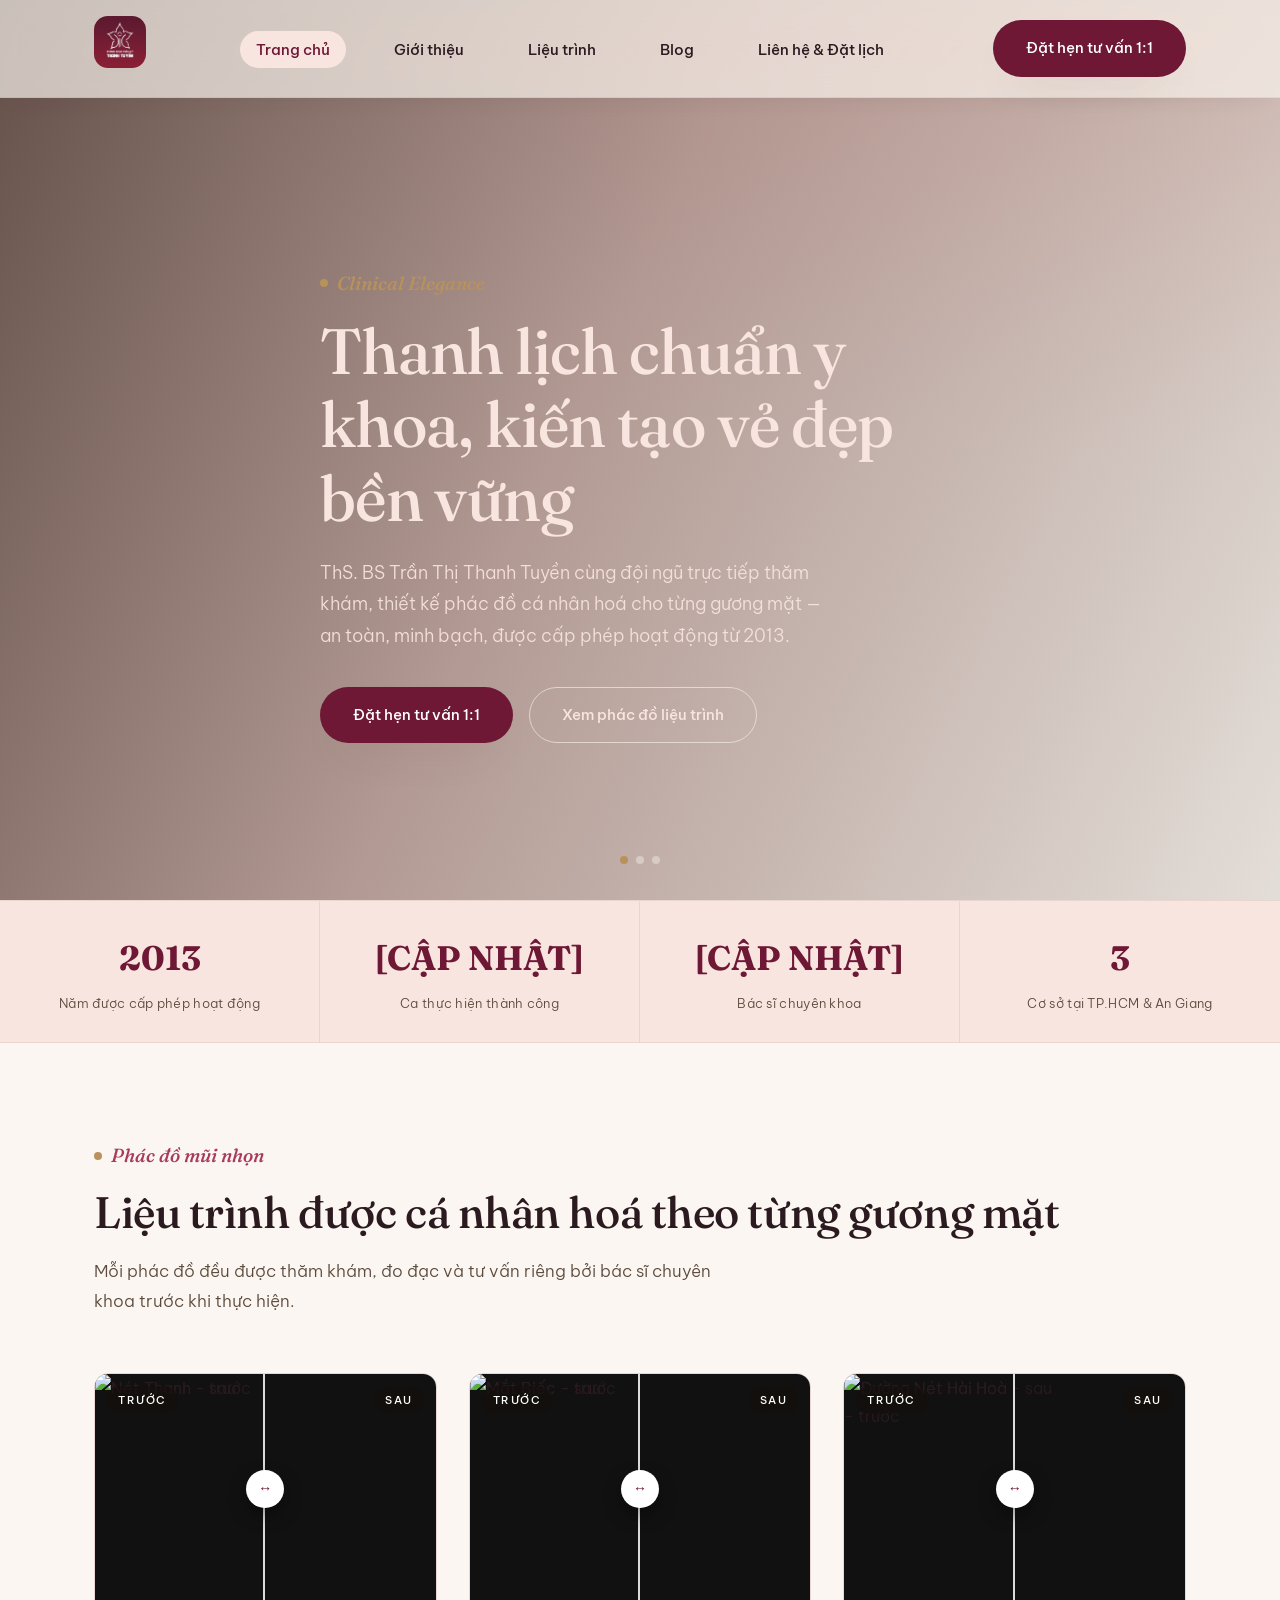
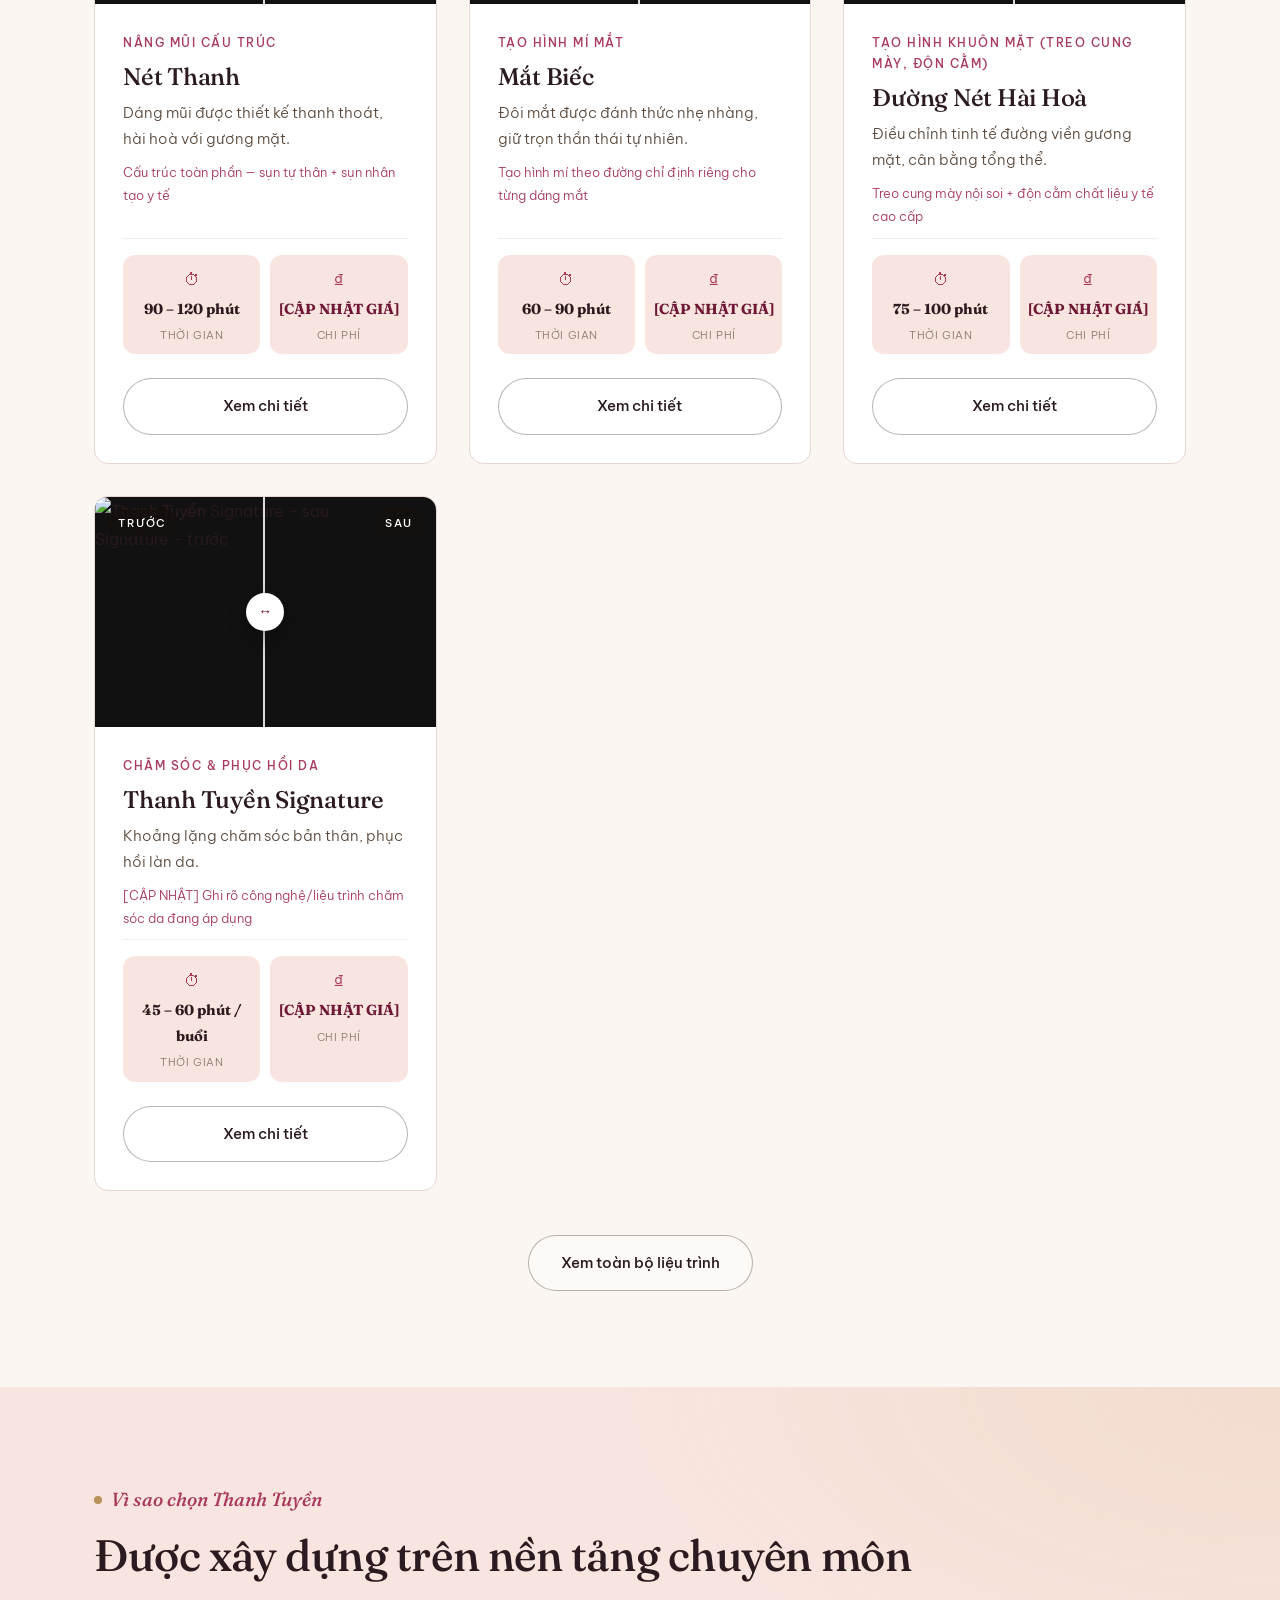
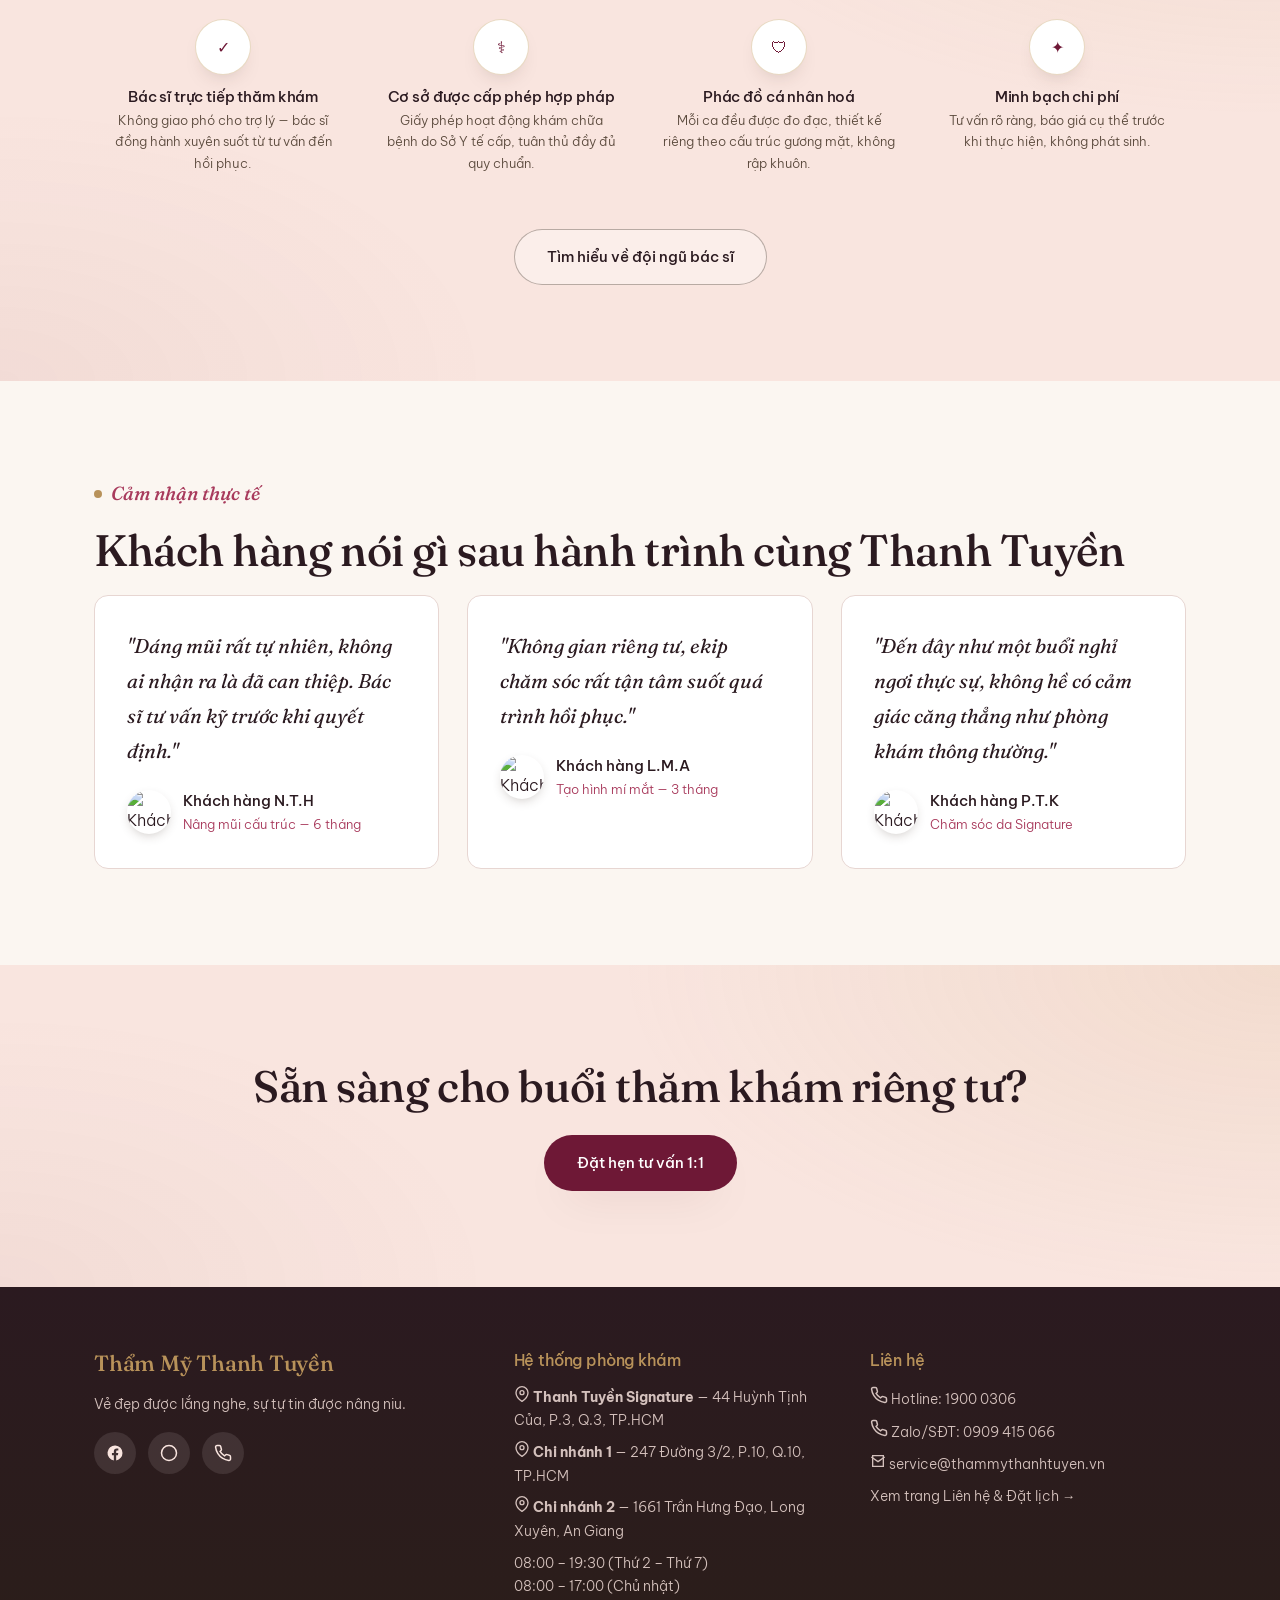
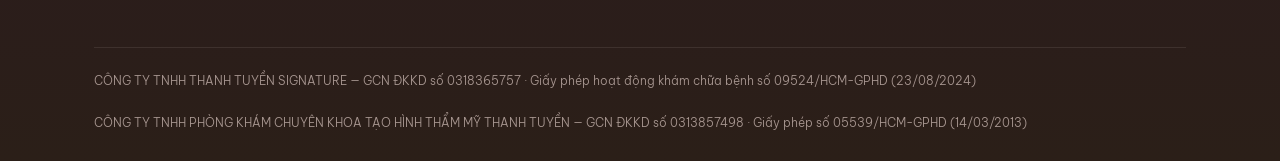
==== commit a5f315bf: "Add files via upload" ====
--- a/index.html
+++ b/index.html
@@ -7,8 +7,8 @@
 <link rel="icon" type="image/png" href="assets/images/favicon.png">
 <link rel="preconnect" href="https://fonts.googleapis.com">
 <link rel="preconnect" href="https://fonts.gstatic.com" crossorigin>
-<link href="https://fonts.googleapis.com/css2?family=Cormorant:wght@400;500;600;700&family=Be+Vietnam+Pro:wght@300;400;500;600&display=swap" rel="stylesheet">
-<link rel="stylesheet" href="assets/style.css?v=4">
+<link href="https://fonts.googleapis.com/css2?family=Fraunces:ital,opsz,wght@0,9..144,300;0,9..144,400;0,9..144,500;0,9..144,600;0,9..144,700;1,9..144,400;1,9..144,500&family=Be+Vietnam+Pro:wght@300;400;500;600&display=swap" rel="stylesheet">
+<link rel="stylesheet" href="assets/style.css?v=6">
 </head>
 <body>
 
@@ -97,8 +97,8 @@
   </div>
 </footer>
 
-<script src="assets/clinic-data.js?v=4"></script>
-<script src="assets/site.js?v=4"></script>
+<script src="assets/clinic-data.js?v=6"></script>
+<script src="assets/site.js?v=6"></script>
 <script>
   renderHeader('home', '');
   initHeroSlider();
--- a/assets/style.css
+++ b/assets/style.css
@@ -17,13 +17,18 @@
   font-display:swap;
 }
 :root{
-  --bg-sand:#F3E9DC;
-  --bg-ivory:#FAF6F0;
-  --text-main:#3A2C22;
-  --accent-wine:#7A2E2A;
-  --accent-terra:#B0603F;
-  --accent-brass:#C9A46A;
-  --font-head:'Balerno', 'Cormorant', serif;
+  /* ===== BẢNG MÀU MỚI (lấy cảm hứng từ bản thiết kế bạn gửi) ===== */
+  --bg-sand:#FBF6F1;      /* nền chính - ivory ấm */
+  --bg-ivory:#F9E5DF;     /* nền phụ/alt - hồng đào rất nhạt */
+  --text-main:#2B1A20;    /* chữ chính - đen ấm */
+  --accent-wine:#6E1836;  /* thương hiệu chính - nút, tiêu đề nhấn */
+  --accent-terra:#A83A5C; /* điểm nhấn trung - hover, icon */
+  --accent-brass:#B8925A; /* điểm nhấn kim loại - dùng tiết chế */
+  --line:#E7D6D2;         /* đường viền mảnh */
+  --radius-m:14px;
+  --radius-l:28px;
+  --shadow-soft:0 20px 45px -25px rgba(59,11,30,.35);
+  --font-head:'Fraunces', serif;
   --font-body:'Be Vietnam Pro', sans-serif;
 }
 *{box-sizing:border-box; margin:0; padding:0;}
@@ -31,12 +36,11 @@
 body{
   font-family:var(--font-body); color:var(--text-main); line-height:1.75; font-weight:300; -webkit-font-smoothing:antialiased;
   background:
-    radial-gradient(900px 500px at 8% 0%, rgba(201,164,106,.16), transparent 60%),
-    radial-gradient(900px 600px at 100% 25%, rgba(176,96,63,.10), transparent 55%),
-    linear-gradient(180deg, #F7F1E6 0%, var(--bg-sand) 40%, #EFE3D2 100%);
+    radial-gradient(120% 100% at 85% -10%, var(--bg-ivory), transparent 60%),
+    var(--bg-sand);
   background-attachment:fixed;
 }
-h1,h2,h3,h4{font-family:var(--font-head); font-weight:700; line-height:1.2; letter-spacing:.3px;}
+h1,h2,h3,h4{font-family:var(--font-head); font-weight:500; line-height:1.15; letter-spacing:-0.01em;}
 a{color:inherit; text-decoration:none;}
 img{max-width:100%; display:block;}
 .container{max-width:1140px; margin:0 auto; padding:0 24px;}
@@ -47,14 +51,18 @@
     radial-gradient(900px 500px at 0% 100%, rgba(122,46,42,.05), transparent 55%),
     var(--bg-ivory);
 }
-.section-label{font-size:13px; letter-spacing:3px; text-transform:uppercase; color:var(--accent-terra); font-weight:500; margin-bottom:14px; display:block;}
+.section-label{
+  font-family:var(--font-head); font-style:italic; font-size:19px; font-weight:500;
+  color:var(--accent-terra); margin-bottom:14px; display:inline-flex; align-items:center; gap:9px;
+}
+.section-label::before{content:''; width:8px; height:8px; border-radius:50%; background:var(--accent-brass); flex:none;}
 .section-title{font-size:clamp(30px,4vw,44px); margin-bottom:20px;}
 .section-sub{max-width:620px; font-size:17px; color:#5b4a3d; margin-bottom:56px;}
 
 /* ===== BUTTONS ===== */
 .btn{display:inline-flex; align-items:center; gap:8px; padding:14px 32px; border-radius:999px; font-size:15px; font-weight:500; cursor:pointer; border:1px solid transparent; transition:all .35s ease;}
-.btn-primary{background:linear-gradient(135deg, var(--accent-wine) 0%, var(--accent-terra) 130%); color:var(--bg-ivory); box-shadow:0 8px 22px -8px rgba(122,46,42,.55);}
-.btn-primary:hover{transform:translateY(-2px); box-shadow:0 16px 32px -10px rgba(122,46,42,.55);}
+.btn-primary{background:var(--accent-wine); color:#fff; box-shadow:var(--shadow-soft);}
+.btn-primary:hover{background:#54132C; transform:translateY(-2px);}
 .btn-outline{border-color:rgba(58,44,34,.35); color:var(--text-main); background:rgba(255,255,255,.35);}
 .btn-outline:hover{background:var(--text-main); color:var(--bg-ivory); border-color:var(--text-main); transform:translateY(-2px);}
 .btn-ghost-light{border:1px solid rgba(250,246,240,.6); color:var(--bg-ivory); backdrop-filter:blur(6px);}
@@ -66,8 +74,8 @@
 .logo{font-family:var(--font-head); font-size:24px; font-weight:700; color:var(--accent-wine);}
 .logo span{font-weight:400; color:var(--text-main);}
 nav ul{display:flex; gap:32px; list-style:none;}
-nav a{font-size:14.5px; font-weight:400; opacity:.85; transition:opacity .2s;}
-nav a:hover, nav a.active{opacity:1; color:var(--accent-wine);}
+nav a{font-size:14.5px; font-weight:500; padding:9px 16px; border-radius:999px; transition:background .25s, color .25s;}
+nav a:hover, nav a.active{background:var(--bg-ivory); color:var(--accent-wine);}
 .nav-cta{display:none;}
 @media(min-width:900px){ .nav-cta{display:inline-flex;} }
 @media(max-width:899px){ nav{display:none;} }
@@ -97,7 +105,7 @@
 .split-row{display:grid; grid-template-columns:1fr; gap:40px; align-items:center;}
 @media(min-width:860px){ .split-row{grid-template-columns:1fr 1fr; gap:64px;} .split-row.reverse .split-img{order:2;} }
 .split-img{position:relative;}
-.split-img img{width:100%; height:auto; aspect-ratio:4/5; object-fit:cover; border-radius:20px; box-shadow:0 24px 48px -26px rgba(58,44,34,.3); transition:transform .6s ease; border:1px solid rgba(201,164,106,.35);}
+.split-img img{width:100%; height:auto; aspect-ratio:4/5; object-fit:cover; border-radius:var(--radius-l); box-shadow:var(--shadow-soft); transition:transform .6s ease; border:1px solid var(--line);}
 .split-row.reverse .split-img img{border-radius:20px;}
 .split-img:hover img{transform:scale(1.02);}
 .split-text h2{margin-bottom:18px;}
@@ -105,8 +113,8 @@
 
 /* ===== TREATMENTS ===== */
 .treatment-grid{display:grid; grid-template-columns:repeat(auto-fit,minmax(250px,1fr)); gap:32px;}
-.treatment-card{background:linear-gradient(165deg, var(--bg-ivory) 0%, #fff 120%); border-radius:18px; overflow:hidden; box-shadow:0 18px 40px -26px rgba(58,44,34,.22); border:1px solid rgba(58,44,34,.06); display:flex; flex-direction:column; transition:transform .35s ease, box-shadow .35s ease;}
-.treatment-card:hover{transform:translateY(-6px); box-shadow:0 30px 60px -22px rgba(58,44,34,.35);}
+.treatment-card{background:#fff; border-radius:var(--radius-m); overflow:hidden; border:1px solid var(--line); display:flex; flex-direction:column; transition:transform .35s ease, box-shadow .35s ease;}
+.treatment-card:hover{transform:translateY(-6px); box-shadow:var(--shadow-soft);}
 .treatment-card .img-wrap{display:block; overflow:hidden; height:230px;}
 .treatment-card img{height:230px; object-fit:cover; transition:transform .6s ease;}
 .treatment-card:hover img{transform:scale(1.08);}
@@ -128,9 +136,9 @@
 
 /* ===== TESTIMONIALS ===== */
 .testi-grid{display:grid; grid-template-columns:repeat(auto-fit,minmax(280px,1fr)); gap:28px;}
-.testi-card{background:linear-gradient(165deg, var(--bg-ivory) 0%, #fff 130%); border-radius:16px; padding:32px; box-shadow:0 14px 32px -24px rgba(58,44,34,.22); border:1px solid rgba(58,44,34,.06); transition:transform .35s ease, box-shadow .35s ease;}
-.testi-card:hover{transform:translateY(-4px); box-shadow:0 26px 50px -24px rgba(58,44,34,.35);}
-.testi-quote{font-family:var(--font-head); font-size:19px; font-weight:700; margin-bottom:20px;}
+.testi-card{background:#fff; border-radius:var(--radius-m); padding:32px; border:1px solid var(--line); transition:transform .35s ease, box-shadow .35s ease;}
+.testi-card:hover{transform:translateY(-4px); box-shadow:var(--shadow-soft);}
+.testi-quote{font-family:var(--font-head); font-size:20px; font-style:italic; font-weight:400; margin-bottom:20px;}
 .testi-who{display:flex; align-items:center; gap:12px;}
 .testi-avatar{width:44px; height:44px; border-radius:50%; object-fit:cover; box-shadow:0 4px 12px -4px rgba(58,44,34,.3);}
 .testi-name{font-size:14.5px; font-weight:500;}
@@ -138,7 +146,7 @@
 
 /* ===== YOUTUBE VIDEO GRID ===== */
 .video-grid{display:grid; grid-template-columns:repeat(auto-fit,minmax(280px,1fr)); gap:28px;}
-.video-card{background:linear-gradient(165deg, var(--bg-ivory) 0%, #fff 130%); border-radius:16px; overflow:hidden; box-shadow:0 14px 32px -24px rgba(58,44,34,.22); border:1px solid rgba(58,44,34,.06); transition:transform .35s ease;}
+.video-card{background:#fff; border-radius:var(--radius-m); overflow:hidden; border:1px solid var(--line); transition:transform .35s ease;}
 .video-card:hover{transform:translateY(-4px);}
 .video-frame-wrap{position:relative; padding-top:56.25%; background:#000;}
 .video-frame-wrap iframe{position:absolute; inset:0; width:100%; height:100%; border:0;}
@@ -146,7 +154,7 @@
 .video-title{padding:16px 18px; font-size:15px; font-weight:500;}
 
 /* ===== BOOKING FORM ===== */
-.booking-wrap{display:grid; grid-template-columns:1fr; gap:0; background:linear-gradient(135deg, var(--text-main) 0%, #4a241d 55%, var(--accent-wine) 145%); border-radius:20px; overflow:hidden; box-shadow:0 24px 50px -26px rgba(58,44,34,.35);}
+.booking-wrap{display:grid; grid-template-columns:1fr; gap:0; background:linear-gradient(160deg, #54132C, #3B0B1E); border-radius:var(--radius-l); overflow:hidden; box-shadow:var(--shadow-soft);}
 @media(min-width:900px){ .booking-wrap{grid-template-columns:0.9fr 1.1fr;} }
 .booking-info{padding:56px 44px; color:var(--bg-ivory);}
 .booking-info h3{font-size:30px; margin-bottom:16px;}
@@ -195,14 +203,14 @@
 
 /* ===== VÌ SAO CHỌN CHÚNG TÔI (grid dạng thẻ) ===== */
 .why-grid{display:grid; grid-template-columns:repeat(auto-fit,minmax(260px,1fr)); gap:24px;}
-.why-card{background:linear-gradient(165deg, var(--bg-ivory) 0%, #fff 130%); border-radius:16px; padding:26px; box-shadow:0 14px 30px -24px rgba(58,44,34,.2); border:1px solid rgba(58,44,34,.06);}
+.why-card{background:#fff; border-radius:var(--radius-m); padding:26px; border:1px solid var(--line);}
 .why-card .cred-dot{margin-bottom:14px;}
 .why-card h4{font-size:17px; margin-bottom:6px;}
 .why-card p{font-size:14px; color:#5b4a3d;}
 
 /* ===== ĐỘI NGŨ BÁC SĨ (grid thẻ có ảnh) ===== */
 .doctor-grid{display:grid; grid-template-columns:repeat(auto-fit,minmax(240px,1fr)); gap:28px;}
-.doctor-card{background:linear-gradient(165deg, var(--bg-ivory) 0%, #fff 130%); border-radius:16px; overflow:hidden; box-shadow:0 14px 32px -24px rgba(58,44,34,.22); border:1px solid rgba(58,44,34,.06); transition:transform .35s ease;}
+.doctor-card{background:#fff; border-radius:var(--radius-m); overflow:hidden; border:1px solid var(--line); transition:transform .35s ease;}
 .doctor-card:hover{transform:translateY(-4px);}
 .doctor-card .doc-img{height:280px; overflow:hidden;}
 .doctor-card .doc-img img{width:100%; height:100%; object-fit:cover;}
@@ -230,7 +238,7 @@
 
 /* ===== BLOG ===== */
 .blog-grid{display:grid; grid-template-columns:repeat(auto-fit,minmax(260px,1fr)); gap:28px;}
-.blog-card{background:linear-gradient(165deg, var(--bg-ivory) 0%, #fff 130%); border-radius:16px; overflow:hidden; box-shadow:0 14px 32px -24px rgba(58,44,34,.22); border:1px solid rgba(58,44,34,.06); display:flex; flex-direction:column; transition:transform .35s ease;}
+.blog-card{background:#fff; border-radius:var(--radius-m); overflow:hidden; border:1px solid var(--line); display:flex; flex-direction:column; transition:transform .35s ease;}
 .blog-card:hover{transform:translateY(-4px);}
 .blog-card .blog-img{height:200px; overflow:hidden;}
 .blog-card .blog-img img{width:100%; height:100%; object-fit:cover; transition:transform .6s ease;}
